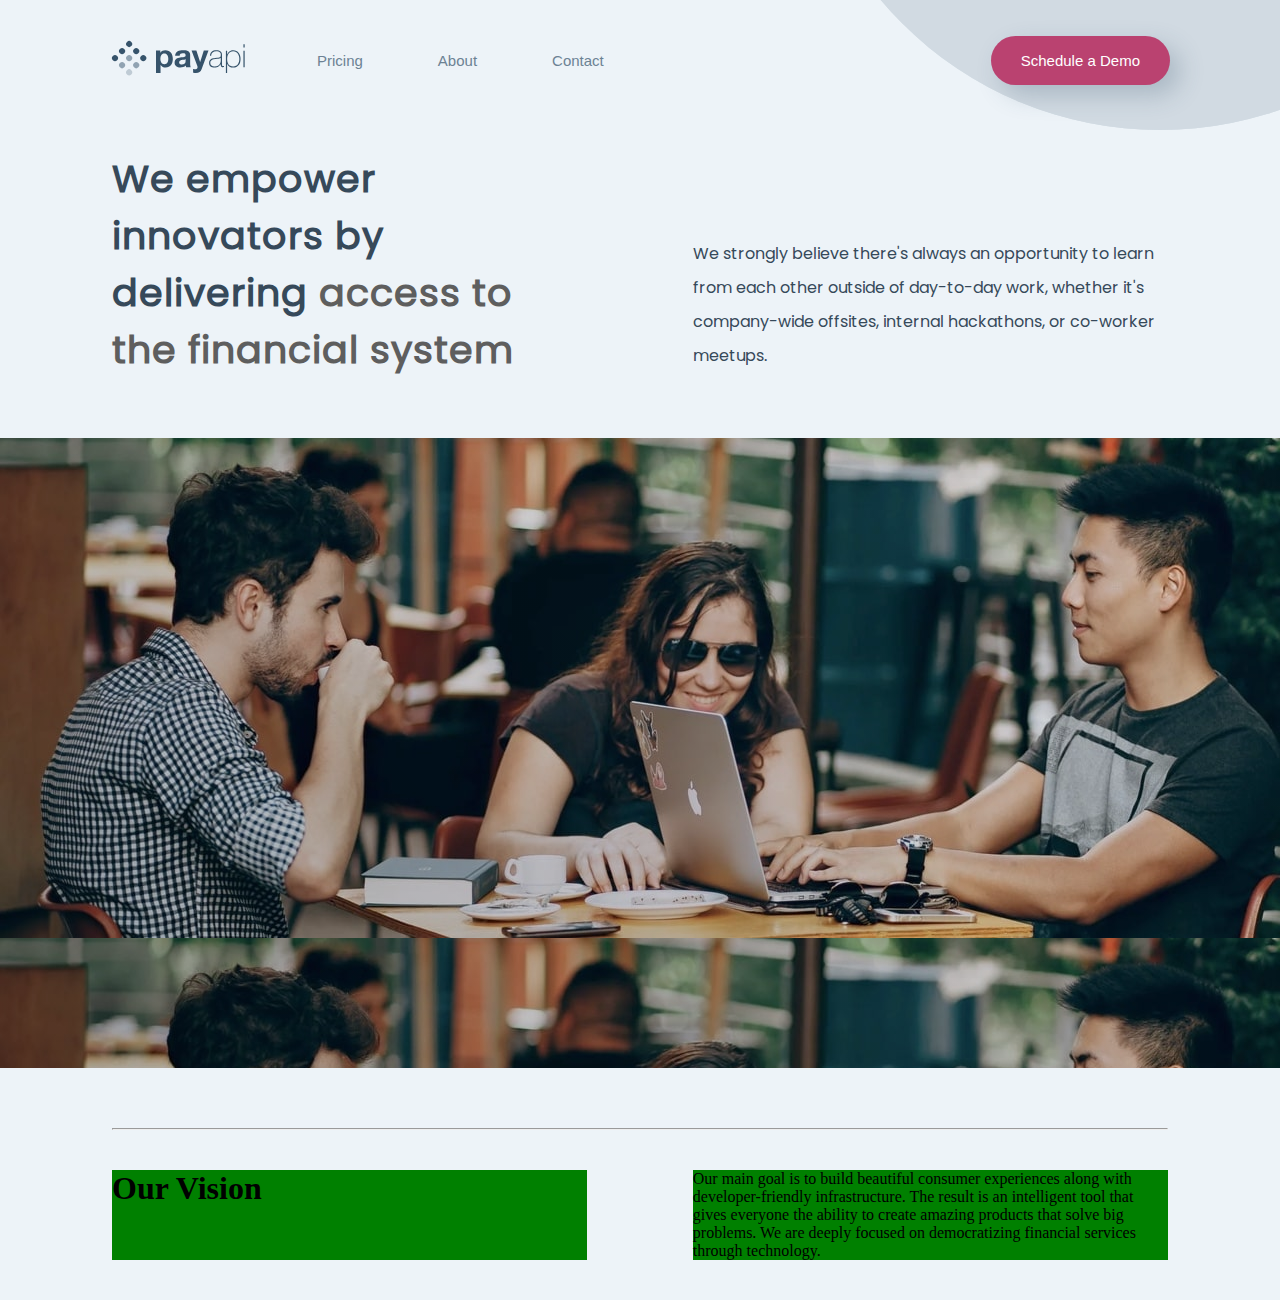
==== about us.html @ f2920b6e "first commit" ====
<!DOCTYPE html>
<html lang="en">

<head>
    <meta charset="UTF-8">
    <meta http-equiv="X-UA-Compatible" content="IE=edge">
    <meta name="viewport" content="width=device-width, initial-scale=1.0">
    <title>PayApi</title>
    <link rel="stylesheet" href="./css/style.css">
    <link rel="stylesheet" href="./fonts/remixicon.css">
    <link rel="stylesheet" href="./css/font-awesome.min.css">
</head>

<body>

    <div class="pricing about">

        <div class="over">
            <div id="overlay" class="overlay">
            </div>
        </div>
        <div class="s-hold">
            <div class="svg svg-des">
                <img src="./images/bg-pattern-circle.svg" alt="circle">
            </div>
        </div>


        <!-- ============================ -->
        <!-- ======= Mobile- nav ======== -->
        <!-- ============================ -->
        <div class="mobile-nav">
            <div class="logo">
                <a href="#a"><img src="./images/logo.svg" alt="logo"></a>
            </div>
            <i id="s-menu" class="ri ri-menu-line"></i>
        </div>

        <!-- ======= Side-bar ======== -->
        <div id="sbar" class="side-bar">
            <div class="s-hold">
                <div class="svg">
                    <img src="./images/bg-pattern-circle.svg" alt="circle">
                </div>
            </div>
            <div class="close">
                <i id="hide-menu" class="ri-close-line xx"></i>
            </div>
            <hr>
            <ul>
                <a href="#a">
                    <li>Pricing</li>
                </a>
                <a href="#a">
                    <li>About</li>
                </a>
                <a href="#a">
                    <li>Contact</li>
                </a>
            </ul>
            <div class="btn">
                <button>Schedule a Demo</button>
            </div>
        </div>


        <!-- ============================= -->
        <!-- ======= Desktop-nav  ======== -->
        <!-- ============================= -->
        <nav>
            <div class="nav-left">
                <div class="logo">
                    <a href="./index.html"><img src="./images/logo.svg" alt="logo"></a>
                </div>
                <ul>
                    <a href="./pricing.html">
                        <li>Pricing</li>
                    </a>
                    <a href="#a">
                        <li>About</li>
                    </a>
                    <a href="#a">
                        <li>Contact</li>
                    </a>
                </ul>
            </div>
            <div class="nav-right">
                <button>Schedule a Demo</button>
            </div>
        </nav>

        <div class="about-us">
           <div class="flex-hold">
            <div class="left">
                <h1>We empower innovators by delivering <span>access to the financial system</span></h1>
            </div>
            <div class="right">
                <p>We strongly believe there's always an opportunity to learn from each other outside of day-to-day work, whether it's company-wide offsites, internal hackathons, or co-worker meetups. </p>
            </div>
           </div>
        </div>
        <div class="abt-image">

        </div>
        <div class="detail-hold">
            <hr>
        <div class="detail">
            <div class="left">
                <h1>Our Vision</h1>
            </div>
            <div class="right">
                <p>
                    Our main goal is to build beautiful consumer experiences along with developer-friendly infrastructure. The result is an intelligent tool that gives everyone the ability to create amazing products that solve big problems. We are deeply focused on democratizing financial services through technology.
                </p>
            </div>
        </div>
        </div>
    </div>

    <script src="./js/script.js"></script>
</body>

</html>
---- css/style.css ----
@font-face {
    font-family: 'Poppins-Regular.ttf';
    src: url(../google_fonts/Poppins-Regular.ttf);
}

*{
    margin: 0;
    padding: 0;
    box-sizing: border-box;
}

body{
    background-color: #EDF3F8;
}
.page{
    overflow: hidden;
}

/* ======================== */
/* ========== Nav ========= */
/* ======================== */
nav{
    background: transparent;
    height: 7vh;
    width: 100%;
    display: flex;
    justify-content: space-between;
    align-items: center;
    padding: 60px 110px;
}
nav .nav-left{
    display: flex;
    gap: 4.5em;
    align-items: center;
}
nav .nav-left ul{
    display: flex;
    gap: 5em;
    align-items: center;
    list-style: none;
    font-family: sans-serif;
    font-size: 15px;
    font-weight: 400;
}
nav .nav-left ul a{
    text-decoration: none;
    color: #6c8294;
}
nav .nav-left ul a:hover{
    color: #36536b;
}
nav .nav-right button{
    width: 100%;
    padding: 16px 30px;
    font-family: Arial;
    font-size: 15px;
    font-weight: 400;
    color: white;
    background-color: #ba4270;
    border: 0;
    outline: 0;
    border-radius: 50px;
    box-shadow: 10px 10px 25px rgba(54, 83, 107, .25);
}
nav .nav-right button:hover{
    background: #da6d97;
}
.s-hold{
    overflow: hidden;
    width: 100%;
    height: auto;
    position: absolute;
    z-index: -1;
    right: 0;
}
.svg{
    z-index: -1;
    right: 0;
    display: flex;
    justify-content: center;
}
.svg img{
    width: 57%;
    position: relative;
    top: -150px;
    right: -420px;
}


/* ======================== */
/* ========= Hero ========= */
/* ======================== */
.hero{
    padding: 0px 110px;
    display: flex;
    justify-content: space-between;
    align-items: center;
}
.hero-left{
    width: 50%;
}
.hero-left h4{
    font-family: sans-serif;
    font-size: 72px;
    line-height: 72px;
    font-weight: 400;
    color: #36536b;
}
.hero-left .bottom{
    width: 80%;
    position: relative;
    margin-top: 40px;
    margin-bottom: 20px;
} 
.hero-left .bottom input{
    width: 100%;
    padding: 15.5px;
    padding-left: 20px;
    border-radius: 30px;
    font-size: 15px;
    outline: 0;
    border: 0;
    color: #36536b;
    box-shadow: 10px 10px 25px rgba(54, 83, 107, .25);
}
.hero-left .bottom button{
    position: absolute;
    right: 0;
    border-radius: 30px;
    padding: 15.5px 30px;
    font-family: Arial;
    font-size: 15px;
    font-weight: 400;
    color: white;
    background-color: #ba4270;
    border: 0;
    outline: 0;
    border-radius: 50px;
    box-shadow: 10px 10px 25px rgba(54, 83, 107, 0.055);
}
.hero-left .bottom button:hover{
    background: #da6d97;
}
.hero-left p{
    font-family: sans-serif;
    font-size: 15.4px;
    font-weight: 400;
    color: #6c8294;
    margin-left: 20px;
}
.hero-left a{
    color: #6c8294;
}
.hero-left a:hover{
    color: #36536b;
}
.hero-right{
    width: 40%;
}


/* ======================== */
/* ======== Banner ======== */
/* ======================== */
.banner{
    width: 100%;
    height: 68vh;
    background-color: #1b262f;
    margin-bottom: 30px;
    overflow: hidden;
    position: relative;
}
.banner .svg2{
    z-index: -1;
    left: 0;
    width: 100%;
    height: 100%;
}
.banner  .img{
    width: 54%;
    position: absolute;
    z-index: 3;
    top: -310px;
    left: -200px;
}
.ban{
    z-index: 999;
    width: 100%;
    height: 68vh;
    display: flex;
    justify-content: space-between;
}
.ban .banner-left{
    width: 47%;
    height: 100%;
    display: flex;
    flex-direction: column;
    justify-content: center;
    padding-left: 110px;
    position: relative;
    z-index: 10;
}
.ban .banner-left h3{
    font-size: 48px;
    font-weight: 700;
    color: #fbfcfe;
    font-family: sans-serif;
    margin-bottom: 20px;
}
.ban .banner-left p {
    font-family: sans-serif;
    font-weight: 550;
    font-size: 15px;
    color: #fbfcfecc;
    line-height: 26px;
    letter-spacing: 0.5px;
    margin-bottom: 20px;
}
.ban .banner-left button{
    padding: 15px 24px;
    width: 125px;
    border: 0;
    outline: 0;
    border-radius: 50px;
    background: transparent;
    border: 1px solid  #fbfcfe;
    font-family: Arial;
    font-size: 15px;
    font-weight: 400;
    color: #fbfcfe;
}
.ban .banner-left button:hover{
    background-color: #fbfcfe;
    color: black;
}
.banner-right{
    width: 47%;
    height: 100%;
    padding-right: 100px;
    padding-top: 160px;
}
.banner-right .brands{
    height: auto;
    width: 100%;
    display: flex;
    flex-wrap: wrap;
    gap: 1.5em;
}
.banner-right .brands .item{
    width: 30%;
    height: 6vh;
    margin-bottom: 10px;
    overflow: hidden;
    pointer-events: none;
}
.tes{
    width:  85%;
    height: 50%;
    margin-top: 7px;
}
.micro{
    margin-top: -20px;
    margin-left: -5px;
    width: 110%;
    height: 190%;
}
.google{
    margin-left: 20px;
    width: 75%;
}
.niv{
    margin-top: -23px;
}
.hp{
    margin-top: 2px;
}


/* ======================== */
/* ======== Using ========= */
/* ======================== */
.using{
    width: 100%;
    height: auto;
    padding: 0px 57px;
    display: flex;
    justify-content: space-between;
    margin-top: -30px;
}
.using-left{
    width: 47%;
}
.using-right{
    width: 49%;
    display: flex;
    flex-direction: column;
    justify-content: center;
    align-items: flex-start;
}
.using-right h1{
    font-family: sans-serif;
    font-size: 48px;
    font-weight: 350;
    color: #36536b;
    margin-bottom: 10px;
}
.using-right p{
    font-family: sans-serif;
    font-size: 15.5px;
    font-weight: 400;
    color: #6c8294;
    line-height: 27px;
}


/* ======================== */
/* ======== Using2 ======== */
/* ======================== */
.using2{
    width: 100%;
    height: auto;
    padding: 0px 57px;
    padding-right: 120px;
    margin-top: 30px;
    position: relative;
    z-index: -3;
}
.using2 .flex{
    display: flex;
    justify-content: space-between;
}
.using2 .using-right{
    width: 55%;
}
.using2 .using-left{
    width: 45%;
    padding-left:58px;
    display: flex;
    flex-direction: column;
    justify-content: center;
    align-items: flex-start;
}
.using2 .using-left h1{
    font-family: sans-serif;
    font-size: 48px;
    font-weight: 350;
    color: #36536b;
    margin-bottom: 10px;
}
.using2 .using-left p{
    font-family: sans-serif;
    font-size: 15.5px;
    font-weight: 400;
    color: #6c8294;
    line-height: 27px;
}
.using2 .using-right img{
    position: relative;
    left: -30px;
}
.ssvg{
    position: absolute;
    z-index:-2;
    width: 55%;
    top: -40px;
    right: -380px;
    overflow: hidden;
}


/* ======================== */
/* ======== Offers ======== */
/* ======================== */
.offers{
    width: 100%;
    display: flex;
    justify-content: space-between;
    height: auto;
    padding-left: 70px;
    padding-right: 70px;
    gap: 1.8em;
}
.offers .items{
    width: 40%;
    height: 50vh;
}
.offers .items .img-hold{
    width: 100%;
    display: flex;
    justify-content: center;
}
.offers .items .img-hold img{
    width: 29%;
}
.offers .items .text-hold{
    text-align: center;
    margin-top: 30px;
}
.offers .items .text-hold h4{
    font-family: sans-serif;
    font-size: 18px;
    font-weight: 400;
    color: #36536b;
    margin-bottom: 20px;
}
.offers .items .text-hold p{
    font-family: sans-serif;
    font-size: 14.9px;
    font-weight: 500;
    line-height: 27px;
    color: #6c8294;
}


/* ======================== */
/* ======== Botom ========= */
/* ======================== */
.botom{
    width: 100%;
    padding: 20px 107px;
    height: auto;
    display: flex;
    justify-content: space-between;
}
.botom .items1{
    padding-top: 35px;
    width: 45%;
}
.botom .items2{
    display: flex;
    justify-content: right;
    width: 45%;
}
.botom .items1 h1{
    font-family: sans-serif;
    font-size: 48px;
    font-weight: 350;
    color: #36536b;
}

.botom .bottom input{
    width: 100%;
    padding: 15.5px;
    padding-left: 20px;
    border-radius: 30px;
    font-size: 15px;
    outline: 0;
    border: 0;
    color: #36536b;
    box-shadow: 10px 10px 25px rgba(54, 83, 107, .25);
}
.botom .bottom button{
    position: absolute;
    right: 0;
    padding: 15.5px 30px;
    border-radius: 30px;
    font-family: Arial;
    font-size: 15px;
    font-weight: 400;
    color: white;
    background-color: #ba4270;
    border: 0;
    outline: 0;
    border-radius: 50px;
    box-shadow: 10px 10px 25px rgba(54, 83, 107, 0.055);
}
.botom .bottom button:hover{
    background: #da6d97;
}

.botom .bottom{
    width: 90%;
    position: relative;
    margin-top: 40px;
    margin-bottom: 20px;
} 


/* ======================== */
/* ======== Footer ======== */
/* ======================== */
footer{
    width: 100%;
    height: 18vh;
    background-color: #1b262f;
    margin-top: 55px;
    padding: 30px 110px;
    position: relative;
    overflow: hidden;
}
footer .flex{
    display: flex;
    align-items: center;
    justify-content: space-between;
}
.footer-left{
    display: flex;
    align-items: center;
    gap: 5em;
}
.footer-left ul{
    display: flex;
    list-style: none;
    gap: 5em;
}
.footer-left ul a{
    text-decoration: none;
    color: #EDF3F8;
    opacity: .8;
    font-family: sans-serif;
    font-weight: 400;
    font-size: 15.6px;
}
.footer-left ul a:hover{
    opacity: .99;
}
.footer-left .logo img {
    filter: brightness(800%);
    opacity: .7;
}
.footer-left .logo img:hover{
    opacity: .88;
}
.footer-right{
    width: 30%;
    height: 100%;
    font-size: 30px;
    color: white;
    position: relative;
    z-index: 99;
    left: 180px;
    display: flex;
    gap: 1em;
}
.footer-right i:hover{
    color: #da6d97;
}
footer .sssvg{
    width: 33%;
    position: absolute;
    right: -90px;
    top: -50px;
}
.mobile-nav{
    display: none;
}
.side-bar{
    display: none;
}
.over{
    display: none;
}
.overlay{
    position: absolute;
    z-index: 1000;
    height: 490vh;
    width: 100%;
    background-color: black;
    opacity: 0.2;
}


/* ============================== */
/* ======== pricing css ======== */
/* ============================== */

.pricing .svg img{
    top: -600px;
    right: -520px;
}

.mains-top{
    width: 100%;
    height: 95vh;
    /* background-color: red; */
    margin-top: 10px;
    margin-bottom: 20px;
}
.mains-top .wraps{
    /* background-color: yellow; */
    width: 82.5%;
    height: 100vh;
    margin: auto;
}
.mains-top .wraps .text-hold{
    text-align: center;
    padding-top: 20px;
    line-height: 40px;
}
.mains-top .wraps .text-hold p{
    font-family: 'Poppins-Regular.ttf';
    font-weight: 600;
}
.mains-top .wraps .text-hold h3{
    font-family: 'Poppins-Regular.ttf';
    font-size: 35px;
    color: #344857;
    font-weight: 300;
}
.mains-top .wraps .item-hold{
    /* background-color: green; */
    width: 100%;
    height: 60vh;
    margin-top: 60px;
    display: flex;
    flex-wrap: wrap;
    gap: 1em;
    justify-content: space-between;
}
.mains-top .wraps .item-hold .item{
    /* background-color: yellow; */
    width: 22%;
    height: 46%;
    margin-bottom: 30px;
}
.mains-top .wraps .item-hold .item .top{
    /* background-color: #6e96b6; */
    width: 100%;
    height: 50%;
    /* padding-top: 20px; */
}
.mains-top .wraps .item-hold .item .top .icon{
    background-color: #36536B;
    width: 100px;
    height: 80px;
    margin: auto;
    display: flex;
    justify-content: center;
    align-items: center;
    border-radius: 15px;
}
.mains-top .wraps .item-hold .item .top .icon .bee{
    font-size: 42px;
    /* color: #f0a1bf; */
    color: rgb(230, 228, 228);
}
.mains-top .wraps .item-hold .item .bot{
    /* background-color: #166eb6; */
    width: 100%;
    height: 50%;
    padding-top: 7px;
    color: #1b262f;
}
.mains-top .wraps .item-hold .item .bot h4{
    font-family: 'Poppins-Regular.ttf';
    font-weight: 600;
    text-align: center;
    letter-spacing: 1px;
}
.mains-top .wraps .item-hold .item .bot p{
    font-family: Arial;
    font-weight: 300;
    text-align: center;
    margin-top: 5px;
    font-size: 15px;
    color: #6c8294;
    line-height: 21px;
}


.main{
    overflow: hidden;
    width: 100%;
    height: 60vh;
    background-color: #1b262f;
    position: relative;
    margin-bottom: 30px;
}

.main .top .content-hold .p1{
    text-align: center;
    font-family: Arial;
    font-size: 20px;
    color: rgba(255, 255, 255, 0.795);
    letter-spacing: 1px;
    margin-bottom: 20px;
}

.main .circle{
    background-color: #da6d973a;
    width: 400px;
    height: 400px;
    border-radius: 100%;
    position: absolute;
    z-index: 5;
    left: -70px;
    top: -250px;
    animation: move 3s ease-in-out;
    animation-iteration-count: infinite;
}
@keyframes move {
    0%{
        left: -75px;
    }
    50%{
        left: -35px;
    }
    100%{
        left: -75px;
    }

}
.main .circle2{
    background-color: #da6d973a;
    width: 400px;
    height: 400px;
    border-radius: 100%;
    position: absolute;
    z-index: 5;
    right: -70px;
    top: 250px;
    animation: move2 3s ease-in-out;
    animation-iteration-count: infinite;
}
@keyframes move2 {
    0%{
        right: -75px;
    }
    50%{
        right: -35px;
    }
    100%{
        right: -75px;
    }

}
.main .top{
    width: 100%;
    position: absolute;
    z-index: 100;
    padding-top: 55px;
}
.main .content-hold{
    text-align: center;
}
.main .content-hold h1{
    font-family: 'Poppins-Regular.ttf';
    font-size: 45px;
    color: white;
    letter-spacing: 2px;
}
.main .content-hold h1 span{
    color: #ba4270;
}
.main .content-hold .p{
    margin-top: 10px;
}
.main .content-hold .p p{
    font-size: 14px;
    line-height: 25px;
    letter-spacing: 0.5px;
    color: rgb(201, 200, 200);
    font-family: 'Poppins-Regular.ttf';
}

.main .content-hold  .span{
    position: relative;
    top: 35px;
    text-align: center;
    font-family: 'Poppins-Regular.ttf';
    background-color: #36536b;
    padding: 10px 20px;
    border-radius: 15px;
    color: white;
    font-size: 14px;
    transition: 0.3s ease-in-out;
}
.main .content-hold .span:hover{
    cursor: pointer;
    background-color: #36536bcc;
    box-shadow: 2px 2px 5px #ba427044;
    top: 28px;
}

.price{
    margin-top: 40px;
}
.price h2{
    text-align: center;
    font-size: 19px;
    font-family: 'Poppins-Regular.ttf';
    color: black;
}
.price .h1{
    margin-top: 15px;
}
.price h1{
    text-align: center;
    font-family: 'Poppins-Regular.ttf';
    font-size: 35px;
    font-weight: 500;
    color: #36536b;
    letter-spacing: 1px;
}
.price .toggle{
    /* background-color: red; */
    width: 100%;
    height: 12vh;
    margin-top: 30px;
    /* position: relative; */
}
.price .toggle .btn{
    width: 20%;
    height: 7.5vh;
    border-radius: 30px;
    background-color: #36536b2d;
    margin: auto;
    box-shadow: inset 1px 3px 2px 2px rgba(100, 100, 100, 0.116),
    inset -2px -5px 2px -2px rgba(0, 0, 0, 0.116);
    position: relative;
}
.price .toggle .movement{
    position: absolute;
    left: 0;
    padding: 10px 37px;
    border-radius: 30px;
    outline: none;
    border: 0;
    background-color: #da6d97;
    font-family: "Poppins-Regular.ttf";
    font-weight: 600;
    letter-spacing: 0.8px;
    margin: 5px;
    color: rgb(240, 240, 240);
    transform: translateX(0%);
    transition: all 0.5s ease-in-out;
    box-shadow: inset 1px 3px 2px 2px #f07aa7e3,
    inset -2px -5px 2px -2px rgba(0, 0, 0, 0.158);
}
.price .toggle .colorchange{
    background-color: #1b262f;
    box-shadow: inset 1px 3px 2px 2px #344857,
    inset -2px -5px 2px -2px rgba(54, 54, 54, 0.76);
}
.price .toggle .rightbtn{
    transform: translateX(100%);
    transition: all 0.5s ease-in-out;
}
.price .bb{
    display: flex;
}
.price .toggle .btn .button{
    padding: 13px 37px;
    border-radius: 30px;
    outline: none;
    border: 0;
    margin: 2px;
    background-color: transparent;
    font-family: "Poppins-Regular.ttf";
    font-weight: 600;
    letter-spacing: 0.8px;
}


.con{
    /* background-color: red; */
    width: 100%;
    height: 75vh;
    margin-top: 50px;
}
.con .wrapper{
    /* background-color: green; */
    width: 85%;
    height: 75vh;
    margin: auto;
    display: flex;
    justify-content: space-between;
    /* position: relative; */
}
.con .wrapper .card{
    width: 30%;
    height:68vh;
    /* background-color: red; */
    position: relative;
    transform-style: preserve-3d;
    transition: all 0.5s ease-in-out;
}

.con .wrapper .front{
    background-color: #EDF3F8;
    width: 100%;
    height:68vh;
    padding: 0px 30px;
    border-radius: 10px;
    border: 2px solid #1b262f;
    box-shadow: 2px 5px 20px #1b262f88;
    transition: all 0.4s ease-in-out;
    position: absolute;
    backface-visibility: hidden;
}
.con .wrapper .back{
    background-color: #1b262f;
    border: 2px solid #da6d97;
    transform: rotateY(180deg);
    backface-visibility: hidden;
}
.con .wrapper .back .top span{
    background-color: rgb(240, 238, 238);
    border: 2px solid #da6d97;
}

.con .wrapper .front:hover{
    margin-top: -15px;
    box-shadow: 2px 5px 25px #da6d97;
}
.con .wrapper .back:hover{
    box-shadow: 2px 5px 25px #36495a;
}
.con .wrapper .front .top{
    display: flex;
    justify-content: center;
    margin-top: -18px;
}
.con .wrapper .front .top span{
    padding: 8px 27px;
    border-radius: 10px;
    font-family: 'Poppins-Regular.ttf';
    font-size: 14px;
    color: black;
    box-shadow: 2px 2px 2px #36536b28;
    font-weight: 600;
}
.con .wrapper .fr .top span{
    background-color: #EDF3F8;
    border: 2px solid #1b262f;
}
.con .wrapper .front h5{
    text-align: center;
    margin-top: 18px;
    font-family: 'Poppins-Regular.ttf';
    font-size: 20px;
    letter-spacing: 1px;
    color: #ba4270;
}
.con .wrapper .back h5{
    color: #df779f;
}
.con .wrapper .front .amount{
    text-align: center;
}
.con .wrapper .front .amount .main-price{
    font-family: 'Poppins-Regular.ttf';
    font-size: 25px;
    position: relative;
    top: 3px;
    color: #36536b;
    font-weight: 300;
    letter-spacing: 2px;
}
.con .wrapper .back .amount .main-price{
    color: white;
}
.con .wrapper .front .amount .mini-price{
    font-family: 'Poppins-Regular.ttf';
    font-size: 15px;
    color: rgb(153, 153, 153);
}
.con .wrapper .front .amount .mini-price span{
    font-size: 12px;
}
.con .wrapper .front .details{
    text-align: center;
    margin-top: 15px;
    margin-bottom: 10px;
}
.con .wrapper .front .details p{
    font-family: 'Poppins-Regular.ttf';
    font-size: 13px;
    color: #36536b;
}
.con .wrapper .back .details p{
    color: rgb(204, 204, 204);
}
.con .wrapper .front .features{
    width: 100%;
    height: 23vh;
    margin-top: 20px;
    display: flex;
    flex-direction: column;
    gap: 1em;
}
.con .wrapper .front .features .circle{
    width: 15px;
    height: 15px;
    /* background-color: rgba(112, 112, 112, 0.308); */
    background-color: #ba427041;
    border-radius: 50%;
    display: flex;
    align-items: center;
    justify-content: center;
}
.con .wrapper .back .features .circle{
    background-color: #b96587;
}
.con .wrapper .front .features .change1{
    background-color: rgba(145, 145, 145, 0.219);
}
.con .wrapper .front .features .circle .chk{
    font-size: 10px;
    font-weight: 200;
    position: relative;
    top: -1px;
    color: #ba4270;
}
.con .wrapper .back .features .circle .chk{
    color: white;
}
.con .wrapper .front .features .circle .chk2{
    font-size: 10px;
    font-weight: 200;
    position: relative;
    top: -1px;
    color: rgb(145, 145, 145);
}
.con .wrapper .back .features .circle .chk2{
    color: rgb(160, 159, 159);
}
.con .wrapper .front .features .text-hold{
    font-family: 'Poppins-Regular.ttf';
    font-size: 13px;
    color: black;
    font-weight: 580;
    letter-spacing: 0.7px;
    position: relative;
    top: -3px;
}
.con .wrapper .back .features .text-hold{
    color: #e497b5;
}
.con .wrapper .front .features .text-hold1{
    font-family: 'Poppins-Regular.ttf';
    font-size: 14px;
    color: rgba(37, 37, 37, 0.582);
    font-weight: 580;
    letter-spacing: 0.7px;
    position: relative;
    top: -3px;
    text-decoration: line-through;
}
.con .wrapper .back .features .text-hold1{
    color: rgb(160, 159, 159);
    text-decoration: line-through;
}
.con .wrapper .front .features .wrap{
    display: flex;
    gap: 1em;
}
.con .wrapper .front .get-started{
    margin-top: 31px;
    display: flex;
    justify-content: center;
}
.con .wrapper .front .get-started button{
    padding: 12px 102px;
    border-radius: 30px;
    border: 0;
    outline: 0;
    background-color: #ba4270;
    color: white;
    font-family: 'Poppins-Regular.ttf';
    box-shadow: 2px 3px 4px #36536b44;
}
.con .wrapper .front .get-started button:hover{
    background-color: #da6d97;
}
.con .wrapper .back .get-started button{
    background-color: #da6d97;
    color: white;
    /* font-weight: 600; */
}

.try-free{
    width: 86%;
    height: 45vh;
    background-image: linear-gradient( rgba(0,0,0,0.3),rgba(0,0,0,0.3),rgba(0,0,0,0.3)), url(../images/b2.jpg);
    background-position: bottom left;
    background-color: red;
    margin: 30px auto;
    padding: 30px 0px;
    display: flex;
    flex-direction: column;
    align-items: center;
}
.try-free h1{
    text-align: center;
    font-family: 'Poppins-Regular.ttf';
    color: rgb(231, 229, 229);
    font-size: 35px;
    letter-spacing: 1.5px;
}

.try-free .bottom input{
    width: 100%;
    padding: 15.5px;
    padding-left: 20px;
    border-radius: 30px;
    font-size: 15px;
    outline: 0;
    border: 0;
    color: #36536b;
    background-color: rgb(231, 229, 229);
    box-shadow: 10px 10px 25px rgba(54, 83, 107, .25);
}
.try-free .bottom button{
    position: absolute;
    right: 0;
    padding: 15.5px 30px;
    border-radius: 30px;
    font-family: Arial;
    font-size: 15px;
    font-weight: 400;
    color: white;
    background-color: #ba4270;
    border: 0;
    outline: 0;
    border-radius: 50px;
    box-shadow: 10px 10px 25px rgba(54, 83, 107, 0.055);
}
.try-free .bottom button:hover{
    background: #da6d97;
}

.try-free .bottom{
    width: 48%;
    position: relative;
    margin-top: 40px;
    margin-bottom: 20px;
    margin-left: 6px;
    /* margin: 40px auto; */
    /* background-color: RED; */
}
.try-free span{
    color: #DA6D97;
}


/* ========================== */
/* ======== About Us ======== */
/* ========================== */

.about-us{
    width: 82.5%;
    margin: 30px auto;
    /* background-color: red; */
    height: auto;
}
.about-us .flex-hold{
    display: flex;
    justify-content: space-between;
}
.about-us .left{
    width: 45%;
    /* background-color: green; */
}
.about-us .left h1{
    font-family: 'Poppins-Regular.ttf';
    font-size: 38px;
    font-weight: 800;
    letter-spacing: 1px;
    color: #36495a;
}
.about-us .left span{
    color: rgb(94, 94, 94);
}
.about-us .right{
    width: 45%;
    /* background-color: green; */
    display: flex;
    align-items: flex-end;
    padding-bottom: 5px;
}
.about-us .right p{
    font-family: 'Poppins-Regular.ttf';
    color: #36495a;
    line-height: 34px;
}
 .abt-image{
    width: 100%;
    height: 70vh;
    background-color: red;
    margin-top: 60px;
    margin-bottom: 60px;
    background-image: linear-gradient(45deg, rgba(0,0,0,0.3), rgba(0,0,0,0.2), rgba(0,0,0,0.1)), url(../images/image-team-members.jpg);
}
.detail-hold{
    width: 82.5%;
    margin: 40px auto;
}
.detail{
    margin-top: 40px;
    width: 100%;
    height: auto;
    display: flex;
    justify-content: space-between;
}
.detail .left{
    width: 45%;
    background-color: green;
}
.detail .right{
    width: 45%;
    background-color: green;
}

/* ============================== */
/* ======== Mini-desktop ======== */
/* ============================== */
@media screen and (max-width: 1115px){
    nav{
        padding: 60px 30px;
    }
    .hero{
        padding: 0px 30px;
    }
    .svg img{
        top: -100px;
        right: -480px;
        width: 75%;
    }
    .ban .banner-left{
        padding-left: 30px;
    }
    .banner-right{
        padding-right: 30px;
    }
    .banner .img{
        width: 67%;
    }
    .using, .using2{
        padding: 0 30px;
    }
    .using .using-left img{
        margin-left: -55px;
    }
    .using .using-right{
        margin-left: 80px;
    }
    .using2 .using-left{
        margin-left: -48px;
    }
    .offers{
        padding: 0px 0px 10px 10px ;
        gap: 0.5em;
    }
    .offers .items{
        width: 46%;
        height: auto;
    }
    .offers .items .text-hold p{
        font-size: 14.8px;
        line-height: 25px;
    }
    .botom{
        padding: 0 15px;
    }
    .botom .items2{
        width: 47%;
    }
    .botom .items2 button{
        padding-left: 20px;
        padding-right: 20px;
    }
    footer{
        padding-left: 20px;
    }
    .pricing .svg img{
        top: -680px;
        right: -520px;
    }
    .pricing .mains-top .wraps{
        width: 95%;
        height: auto;
    }
    .price .toggle .btn{
        width: fit-content;
    }
    .con .wrapper{
        width: 94%;
    }
    .con .wrapper .front .get-started button{
        padding: 12px 73px;
    }
    .try-free{
        width: 94%;
        height: auto;
    }
}


/* ========================== */
/* ======== Ipad-Air ======== */
/* ========================== */
@media screen and (max-width: 1025px) {
    .page{
        height: auto;
    }
    .hero{
        flex-direction: column;
        height: auto;
        padding: 0px 10px;
    }
    .hero .hero-left{
        order: 2;
        width: 100%;
        margin-bottom: 45px;
    }
    .hero .hero-right{
        order: 1;
        width: 100%;
        display: flex;
        justify-content: center;
    }
    .hero-right img{
        width: 35%;
    }
    .s-hold{
        width: 120%;
    }
    .page .svg img{
        width: 110%;
        left: 80px;
        top: -600px;
    }
    .hero-left{
        width: 100%;
        padding: 0px 50px;
    }
    .hero-left h4{
        text-align: center;
        font-size: 47px;
    }
    .hero-left .bottom{
        width: 100%;
    }
    .hero-left .bottom input{
        padding: 15.5px 30px;
    }
    .hero-left .bottom button{
        padding: 15.5px 30px;
    }
    .hero-left .qq{
        text-align: center;
    }
    .banner{
        height: auto;
        padding-bottom: 40px;
    }
    .banner .ban{
        flex-wrap: wrap;
        height: auto;
        gap: 50px;
    }
     .ban .banner-left {
        width: 100%;
        height: auto;
        order: 2;
        align-items: center;
        text-align: center;
        padding: 0px 30px;
    }
    .banner .ban .banner-right {
        width: 100%;
        height: auto;
        order: 1;
        z-index: 999;
        width: 100%;
        margin: 40px auto;
        padding: 0px 30px;
        overflow: visible;
    }
    .banner .ban .banner-right .brands{
        padding-left: 60px;
        height: auto;
        overflow: visible;
    }
    .banner .ban .banner-right .brands .item{
        overflow: visible;
        width: 28%;
        height: fit-content;
    }
    .banner .ban .banner-right .brands .item .micro{
        width: 95%;
    }
    .offers{
        padding: 0 30px;
    }
    .using{
        width: 100%;
        flex-wrap: wrap;
        justify-content: center;
    }
    .using .using-left{
        width: 100%;
        margin: auto;
        display: flex;
        justify-content: center;
        align-items: center;
        padding-left: 105px;
    }
    .using .using-right{
        width: 100%;
        text-align: center;
        align-items: center;
        margin: 0px;
    }
    .using .using-right h1{
        font-size: 39px;
        font-weight: 300;
        margin-bottom: 20px;
    }
    .using2{
        margin-top: 20px;
        margin-bottom: 50px;
        padding: 0;
    }
    .using2 .ssvg{
        display: none;
    }
    .using2 .flex{
        width: 100%;
        padding: 0;
        flex-wrap: wrap;
        justify-content: center;
    }
    .using2 .using-right{
        width: 83%;
        margin: auto;
        display: flex;
        justify-content: center;
        align-items: center;
        padding-left: 90px;
    }
    .using2 .using-right img{
        width: 90%;
    }
    .using2 .using-left{
        width: 83%;
        text-align: center;
        align-items: center;
        justify-content: center;
        margin: auto;
        order: 2;
        padding: 0;
    }
    .using2 .using-left h1{
        font-size: 39px;
        font-weight: 300;
        margin-bottom: 20px;
    }
    .botom{
        flex-wrap: wrap;
        gap: 0;
    }
    .botom .items1{
        width: 100%;
        text-align: center;
    }
    .botom .items1 h1{
        font-size: 39px;
    }
    .botom .items2{
        width: 100%;
        margin: 0;
        display: flex;
        justify-content: center;
    }
    .botom .items2 input{
        padding: 15.5px;
    }
    .botom .items2 button{
        padding: 15.5px 30px;
        width: 35%;
    }
    footer{
        height: auto;
    }
    footer .flex{
        height: auto;
        display: flex;
        width: 100%;
        justify-content: space-between;
    }
    .footer-left{
        width: 80%;
    }
    .footer-left ul{
        gap: 3em;
    }
    .footer-right{
        width: 20%;
        position: relative;
        left: 65px;
    }
    footer .sssvg{
        width: 50%;
    }

    /* ============================== */
    /* ======== pricing css ======== */
    /* ============================== */
     .pricing{
        overflow: hidden;
     }
    .pricing .mains-top .wraps .item-hold{
        height: auto;
    }
    
    .pricing .mains-top{
        height: auto;
        margin-bottom: 20px;
    }
    .pricing .main{
        margin-bottom: 30px;
        max-height: 400px;
    }
    .price .toggle{
        /* background-color: yellow; */
        height: auto;
        width: 100%;
    }
    .price .toggle .btn{
        width: fit-content;
        height: auto;
        /* background-color: red; */
    }
    .price .bb{
        width: fit-content;
    }
    .con{
        /* height: auto; */
        /* background-color: blue; */
        min-height: 1530px;
        margin-top: 70px;
    }
    .con .wrapper{
        height: auto;
        /* background-color: brown; */
        flex-wrap: wrap;
        margin: auto;
    }
    .con .wrapper .card{
        width: 60%;
        margin: auto;
        max-height: 480px;
        /* background-color: red; */
        margin-bottom: 50px;
    }
    .con .wrapper .front{
        height: 95%;
        min-height: 450px;
    }
    .con .wrapper .front .features{
        height: fit-content;
    }
    .con .wrapper .front .get-started{
        margin-top: 15px;
    }
    .try-free .bottom{
        width: 60%;
    }
}

@media screen and (max-width: 768px){
    
}

/* ======================== */
/* ======== Mobile ======== */
/* ======================== */
@media screen and (max-width: 480px){
    nav{
        display: none;
    }
    .mobile-nav{
        padding: 30px 20px;
        display: flex;
        width: 100%;
        justify-content: space-between;
        align-items: center;
        /* position: absolute; */
    }
    .mobile-nav i{
        font-size: 28px;
    }
    .page .svg img{
        top: -340px;
    }
    .s-hold{
        width: 140%;
    }
    .hero{
        padding: 0;
    }
    .hero-left{
        width: 100%;
        padding: 0px 20px;
    }
    .hero-right{
        margin-left: 20px;
    }
    .hero-right img{
        width: 55%;
        margin-top: -2px;
    }
    .hero-left h4{
        font-size: 30px;
        line-height: 39px;
    }
    .hero-left .bottom{
        width: 100%;
        padding: 0;
        flex-wrap: wrap;
    }
    .hero-left .bottom input{
        width: 100%;
        margin-bottom: 20px;
        padding: 15.5px;
        font-size: 16px;
    }
    .hero-left .bottom button{
        width: 100%;
        padding: 15.5px;
        position: relative;
    }
    .banner{
        width: 100%;
    }
    .banner .ban .banner-right .brands{
        width: 100%;
        padding: 0px;
        padding-top: 30px;
    }
    .banner .ban .banner-right .brands .item{
        width: 45%;
    }
    .banner .img{
        width: 140%;
        left: -80px;
        top: -400px;
    }
    .banner .ban .banner-left{
        line-height: 40px;
    }
    .banner .ban .banner-left h3{
        font-size: 32px;
        font-weight: 100; 
    }
    .banner .ban .banner-left p{
        margin-top: 28px;
    }
    .banner .ban .banner-left button{
        margin-top: 20px;
    }
    .using .using-left{
        margin-top: 30px;
    }
    .using .using-left img{
        width: 170%;
        margin-left: -75px;
    }
    .using .using-right{
        min-height: 200px;
        justify-content: flex-start;
    }
    .using .using-right p{
        height: 30px;
    }
    .using2 .using-right img{
        width: 150%;
    }
    .offers{
        width: 100%;
        flex-wrap: wrap;
        gap: 3em;
        padding: 0px 20px;
    }
    .offers .items{
        width: 100%;
    }
    .offers .items .text-hold p{
        font-size: 15px;
        font-weight: 400;
    }
    .botom{
        padding: 0px;
    }
    .botom .items1{
        width: 100%;
        margin-bottom: -17px;
        margin-top: 50px;
    }
    .botom .items1 h1{
        font-size: 32px;
        font-weight: 200;
        text-align: center;
    }
    .botom .items2{
        width: 100%;
        padding: 0px;
    }
    .botom .items2 input{
        width: 100%;
        margin-bottom: 20px;
    }
    .botom .items2 button{
        width: 100%;
        position: relative;
    }
    footer{
        padding: 45px 0px;
        padding-bottom: 40px;
        height: auto;
    }
    footer .flex{
        width: 100%;
        padding: 0;
        flex-wrap: wrap;
    }
    .footer-left{
        width: 100%;
        flex-wrap: wrap;
        gap: 2em;
    }
    .footer-left .logo{
        width: 100%;
        display: flex;
        justify-content: center;
        margin-left: -15px;
    }
    .footer-left ul{
        width: 100%;
        align-items: center;
        flex-direction: column;
        /* margin-left: -10px; */
        gap: 2.5em;
        position: relative;
        z-index: 10000;
    }
    .footer-right{
        width: 100%;
        display: flex;
        justify-content: center;
        margin-left: -65px;
        margin-top: 20px;
    }
    footer .sssvg{
        width: 170%;
        top: 205px;
        left: -143px;
        z-index: 20;
    }
    .side-bar{
        position: fixed;
        width: 80%;
        z-index: 1000;
        background-color: #1b262f;
        right: -400px;
        height: 184vh;
        overflow: hidden;
        padding-top: 0;
        display: block;
        transition: 0.6s ease-in-out;
        top: 0;
    }
    .side-bar .svg{
        z-index: 2000;
        display: block;
        overflow: hidden;
    }
    .side-bar .svg img{
        z-index: 3000;
        width: 150%;
        top: -460px;
        left: -50px;
    }
    .close{
        width: 100%;
        font-size: 36px;
        color: white;
        display: flex;
        justify-content: flex-end;
        padding: 50px 20px 30px 0px;
    }
    .xx{
        font-weight: 100;
    }
    .side-bar hr{
        width: 93%;
        margin: auto;
    }
    .side-bar ul{
        margin-top: 30px;
        display: flex;
        flex-direction: column;
        align-items: center;
        list-style: none;
        font-family: sans-serif;
        font-size: 18px;
        font-weight: 400;
        gap: 2em;
    }
    .side-bar ul a{
        text-decoration: none;
        color: #edf3f8cb;
    }
    .btn{
        width: 100%;
        margin-top: 30px;
        display: flex;
        justify-content: center;
        padding-left: 8px;
    }
    .side-bar button{
        width: 65%;
        padding: 16px 30px;
        font-family: Arial;
        font-size: 15px;
        font-weight: 400;
        color: white;
        background-color: #ba4270;
        border: 0;
        outline: 0;
        border-radius: 50px;
        box-shadow: 10px 10px 25px rgba(54, 83, 107, .25);
    }
    .side-bar button:hover{
        background: #da6d97;
    }
    .over{
        display: block;
    }
    .overlay{
        display: none;
    }

    /* ============================== */
    /* ======== pricing css ======== */
    /* ============================== */

    .pricing .svg-des img{
        top: -300px;
        right: -270px;
    }
    .pricing .mains-top .wraps .item-hold{
        flex-wrap: wrap;
    }
    .pricing .mains-top .wraps .item-hold .item{
        width: 46%;
    }
    .mains-top .wraps .text-hold h3{
        font-size: 30px;
    }
    .main .top{
        padding-top: 30px;
    }
    .pricing .main .content-hold h1{
        font-size: 30px;
    }
    .pricing .main{
        max-height: 320px;
    }
    .main .circle{
        top: -340px;
    }
    .main .circle2{
        top: 260px;
    }
    .price .toggle .btn .button{
        padding: 13px 35px;
    }
    .con{
        min-height: 1550px;
    }
    .con .wrapper .card{
        width: 100%;
        max-height: 485px;
    }
    .con .wrapper .front .features .text-hold{
        font-size: 13px;
    }
    .con .wrapper .front{
        height: 95%;
        min-height: 450px;
    }
    .price h1{
        font-size: 30px;
    }
    .try-free h1{
        font-size: 30px;
    }
    .try-free .bottom{
        width: 95%;
    }
    .try-free .bottom  input{
        width: 100%;
        margin-bottom: 20px;
    }
    .try-free .bottom  button{
        width: 100%;
        position: relative;
    }
}
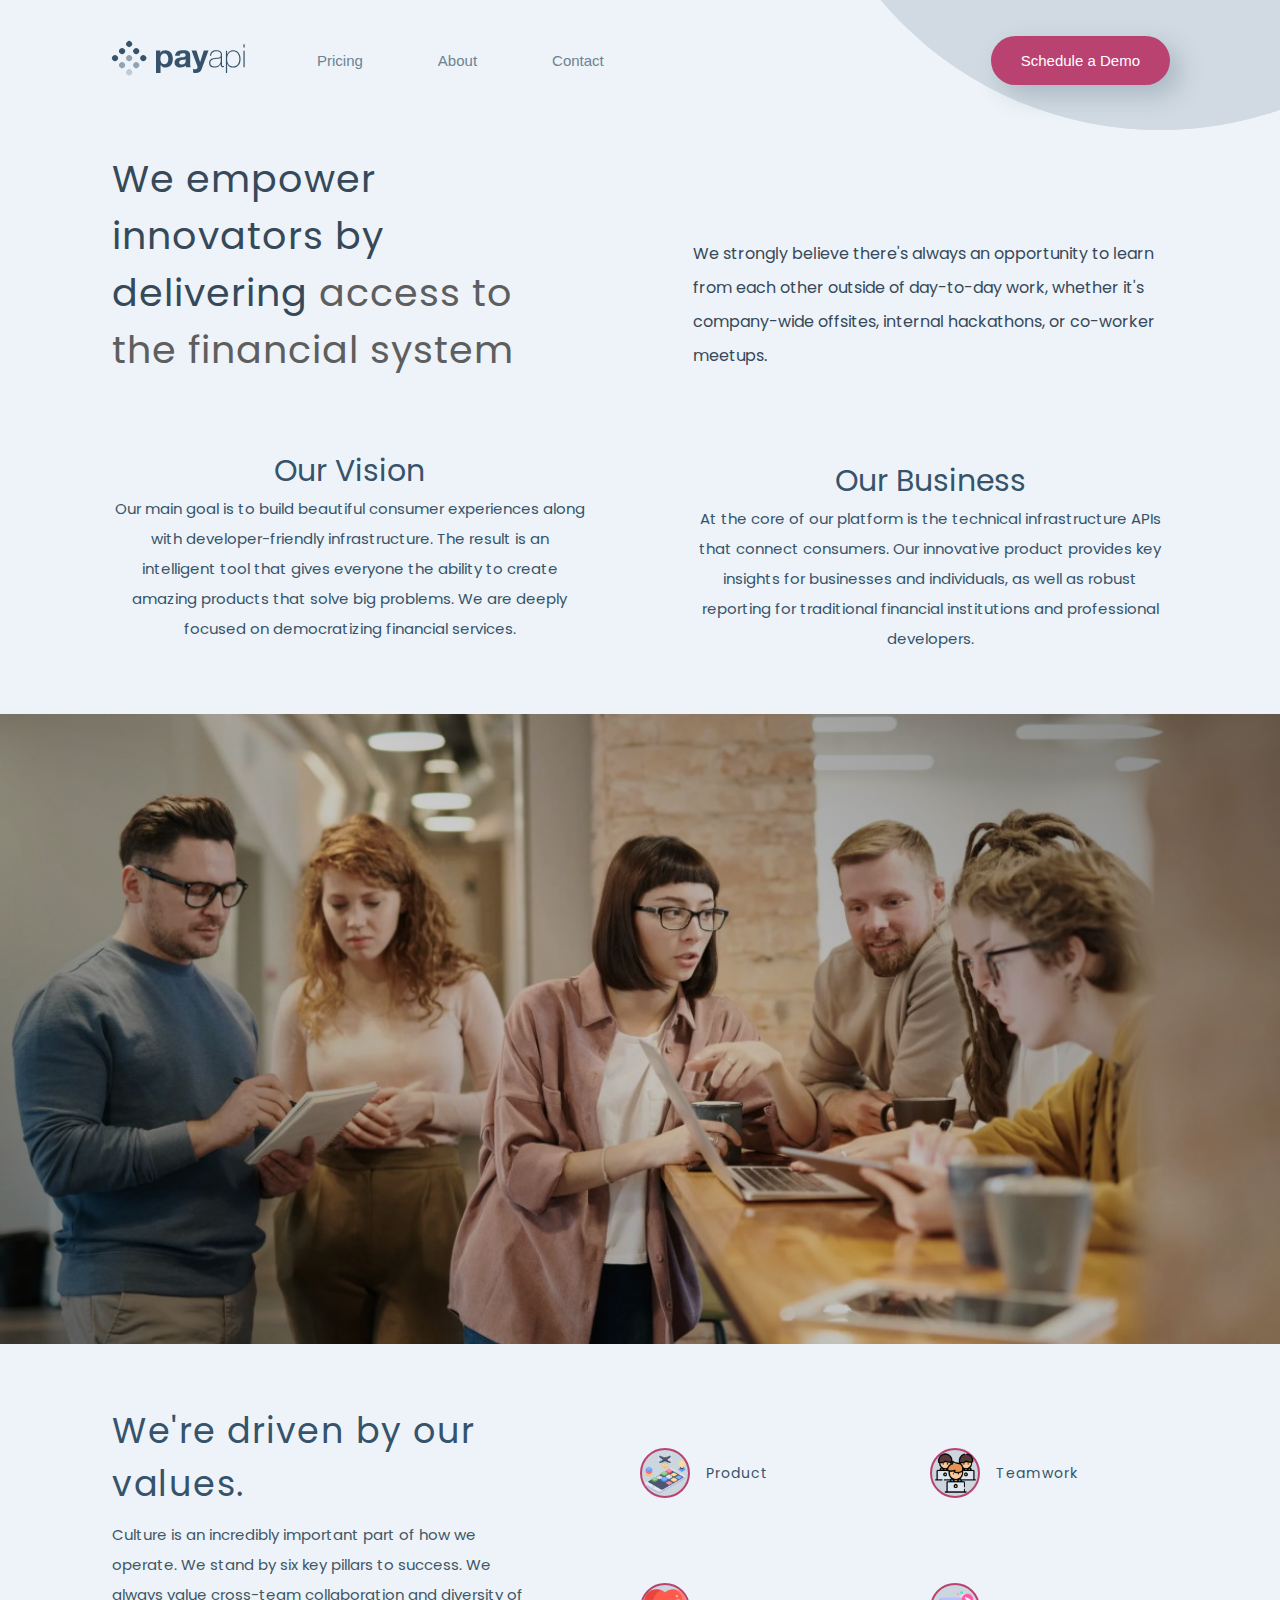
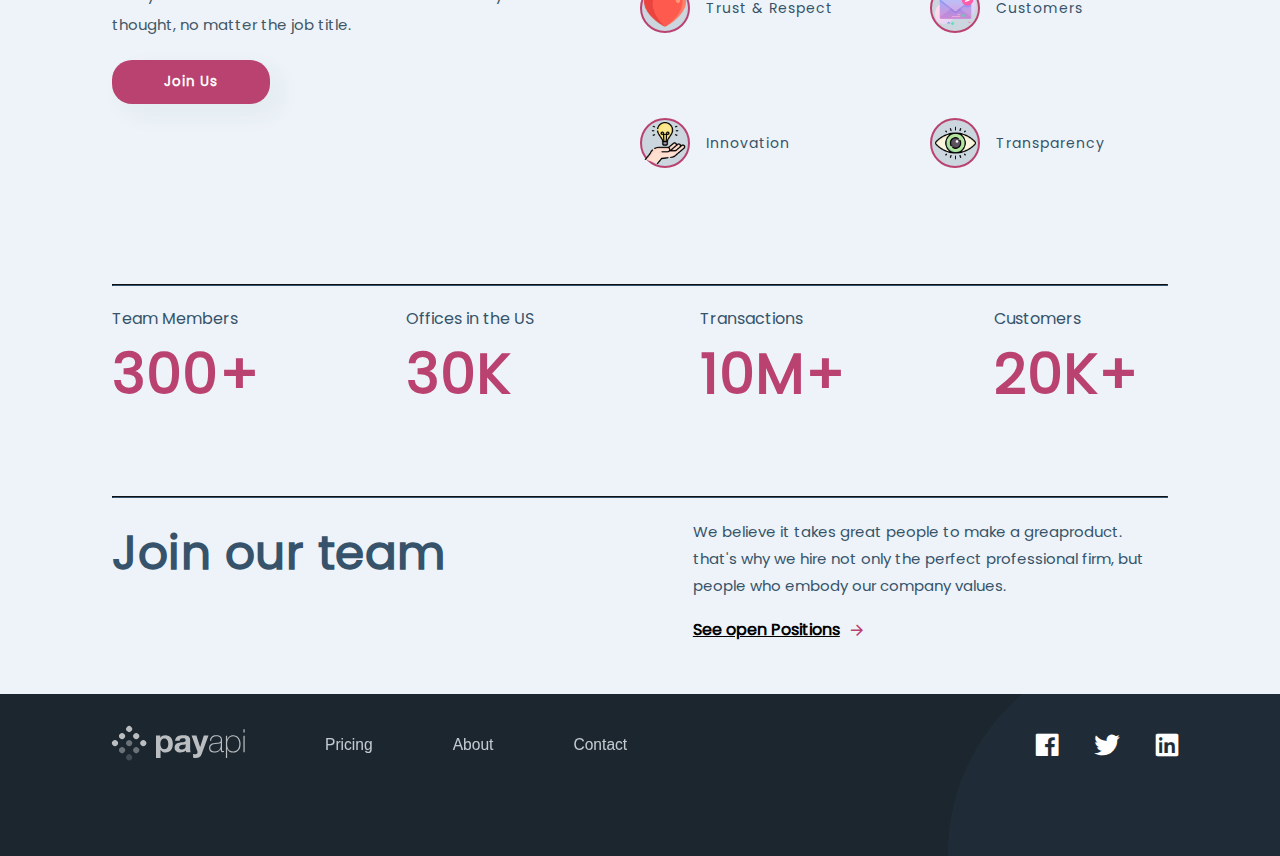
==== commit c1643e48: "first commit" ====
--- a/about us.html
+++ b/about us.html
@@ -31,7 +31,7 @@
         <!-- ============================ -->
         <div class="mobile-nav">
             <div class="logo">
-                <a href="#a"><img src="./images/logo.svg" alt="logo"></a>
+                <a href="./index.html"><img src="./images/logo.svg" alt="logo"></a>
             </div>
             <i id="s-menu" class="ri ri-menu-line"></i>
         </div>
@@ -48,10 +48,10 @@
             </div>
             <hr>
             <ul>
-                <a href="#a">
+                <a href="./pricing.html">
                     <li>Pricing</li>
                 </a>
-                <a href="#a">
+                <a href="./about us.html">
                     <li>About</li>
                 </a>
                 <a href="#a">
@@ -76,7 +76,7 @@
                     <a href="./pricing.html">
                         <li>Pricing</li>
                     </a>
-                    <a href="#a">
+                    <a href="./about us.html">
                         <li>About</li>
                     </a>
                     <a href="#a">
@@ -90,31 +90,169 @@
         </nav>
 
         <div class="about-us">
-           <div class="flex-hold">
+            <div class="flex-hold">
+                <div class="left">
+                    <h1>We empower innovators by delivering <span>access to the financial system</span></h1>
+                </div>
+                <div class="right">
+                    <p>We strongly believe there's always an opportunity to learn from each other outside of day-to-day
+                        work, whether it's company-wide offsites, internal hackathons, or co-worker meetups. </p>
+                </div>
+            </div>
+        </div>
+
+        <div class="detail-hold">
+            <div class="detail">
+                <div class="left">
+                    <h1>Our Vision</h1>
+                    <p>
+                        Our main goal is to build beautiful consumer experiences along with developer-friendly
+                        infrastructure. The result is an intelligent tool that gives everyone the ability to create
+                        amazing products that solve big problems. We are deeply focused on democratizing financial
+                        services.
+                    </p>
+                </div>
+                <div class="right">
+                    <h1>Our Business</h1>
+                    <p>At the core of our platform is the technical infrastructure APIs that connect consumers. Our
+                        innovative product provides key insights for businesses and individuals, as well as robust
+                        reporting for traditional financial institutions and professional developers.</p>
+                </div>
+            </div>
+        </div>
+        <div class="abt-image"></div>
+
+        <div class="more-details">
             <div class="left">
-                <h1>We empower innovators by delivering <span>access to the financial system</span></h1>
+                <h1>We're driven by our values.</h1>
+                <p>Culture is an incredibly important part of how we operate. We stand by six key pillars to success. We
+                    always value cross-team collaboration and diversity of thought, no matter the job title.</p>
+                <button>Join Us</button>
             </div>
             <div class="right">
-                <p>We strongly believe there's always an opportunity to learn from each other outside of day-to-day work, whether it's company-wide offsites, internal hackathons, or co-worker meetups. </p>
-            </div>
-           </div>
-        </div>
-        <div class="abt-image">
-
-        </div>
-        <div class="detail-hold">
+                <div class="item">
+                    <div class="hold">
+                        <div class="icon">
+                            <img src="./images/app-development.png" alt="">
+                        </div>
+                        <h3>Product</h3>
+                    </div>
+                </div>
+                <div class="item">
+                    <div class="hold">
+                        <div class="icon">
+                            <img src="./images/teamwork.png" alt="">
+                        </div>
+                        <h3>Teamwork</h3>
+                    </div>
+                </div>
+                <div class="item">
+                    <div class="hold">
+                        <div class="icon ic">
+                            <img src="./images/heart (1).png" alt="">
+                        </div>
+                        <h3>Trust & Respect</h3>
+                    </div>
+                </div>
+                <div class="item">
+                    <div class="hold">
+                        <div class="icon">
+                            <img src="./images/message.png" alt="">
+                        </div>
+                        <h3>Customers</h3>
+                    </div>
+                </div>
+                <div class="item">
+                    <div class="hold">
+                        <div class="icon">
+                            <img src="./images/idea.png" alt="">
+                        </div>
+                        <h3>Innovation</h3>
+                    </div>
+                </div>
+                <div class="item">
+                    <div class="hold">
+                        <div class="icon ic2">
+                            <img src="./images/eye.png" alt="">
+                        </div>
+                        <h3>Transparency</h3>
+                    </div>
+                </div>
+            </div>
+        </div>
+
+        <div class="rating">
             <hr>
-        <div class="detail">
-            <div class="left">
-                <h1>Our Vision</h1>
-            </div>
-            <div class="right">
-                <p>
-                    Our main goal is to build beautiful consumer experiences along with developer-friendly infrastructure. The result is an intelligent tool that gives everyone the ability to create amazing products that solve big problems. We are deeply focused on democratizing financial services through technology.
-                </p>
-            </div>
-        </div>
-        </div>
+            <div class="item-hold">
+                <div class="item">
+                    <p>Team Members</p>
+                    <h1 class="counter">300+</h1>
+                </div>
+                <div class="item">
+                    <p>Offices in the US</p>
+                    <h1 class="counter">30K</h1>
+                </div>
+                <div class="item">
+                    <p>Transactions</p>
+                    <h1 class="counter">10M+</h1>
+                </div>
+                <div class="item">
+                    <p>Customers</p>
+                    <h1 class="counter">20K+</h1>
+                </div>
+            </div>
+            <hr>
+            <div class="teams">
+                <div class="item item2">
+                    <h2>Join our team</h2>
+                </div>
+                <div class="item item2">
+                    <p>We believe it takes great people to make a greaproduct. that's why we hire not only the perfect
+                        professional firm, but people who embody our company values.</p>
+                    <span>
+                        <a href="#a">See open Positions</a>
+                        <i class="ri-arrow-right-line"></i>
+                    </span>
+                </div>
+            </div>
+        </div>
+        <div class="bb">
+            <button class="movement">Monthly</button>
+            <div class="bb">
+                <button class="button anually">Monthly</button>
+                <button class="button monthly">Anually</button>
+            </div>
+        </div>
+
+        <!-- ========================== -->
+        <!-- ========= Footer ========= -->
+        <!-- ========================== -->
+        <footer>
+            <div class="flex">
+                <div class="footer-left">
+                    <div class="logo">
+                        <a href="./index.html"><img src="./images/logo.svg" alt="logo"></a>
+                    </div>
+                    <ul>
+                        <a href="./pricing.html">
+                            <li>Pricing</li>
+                        </a>
+                        <a href="./about us.html">
+                            <li>About</li>
+                        </a>
+                        <a href="#a">
+                            <li>Contact</li>
+                        </a>
+                    </ul>
+                </div>
+                <div class="footer-right">
+                    <i class="ri-facebook-box-fill"></i>
+                    <i class="ri-twitter-fill"></i>
+                    <i class="ri-linkedin-box-fill"></i>
+                </div>
+            </div>
+            <img class="sssvg" src="./images/bg-pattern-circle.svg" alt="">
+        </footer>
     </div>
 
     <script src="./js/script.js"></script>
--- a/css/style.css
+++ b/css/style.css
@@ -15,7 +15,9 @@
 .page{
     overflow: hidden;
 }
-
+.bb{
+    display: none;
+}
 /* ======================== */
 /* ========== Nav ========= */
 /* ======================== */
@@ -1070,11 +1072,11 @@
 }
 
 .try-free{
-    width: 86%;
+    width: 100%;
     height: 45vh;
     background-image: linear-gradient( rgba(0,0,0,0.3),rgba(0,0,0,0.3),rgba(0,0,0,0.3)), url(../images/b2.jpg);
     background-position: bottom left;
-    background-color: red;
+    /* background-color: red; */
     margin: 30px auto;
     padding: 30px 0px;
     display: flex;
@@ -1155,7 +1157,7 @@
 .about-us .left h1{
     font-family: 'Poppins-Regular.ttf';
     font-size: 38px;
-    font-weight: 800;
+    font-weight: 500;
     letter-spacing: 1px;
     color: #36495a;
 }
@@ -1173,6 +1175,7 @@
     font-family: 'Poppins-Regular.ttf';
     color: #36495a;
     line-height: 34px;
+    font-weight: 300;
 }
  .abt-image{
     width: 100%;
@@ -1180,27 +1183,241 @@
     background-color: red;
     margin-top: 60px;
     margin-bottom: 60px;
-    background-image: linear-gradient(45deg, rgba(0,0,0,0.3), rgba(0,0,0,0.2), rgba(0,0,0,0.1)), url(../images/image-team-members.jpg);
-}
+    background-image: linear-gradient(45deg, rgba(0,0,0,0.5), rgba(0,0,0,0.2), rgba(0,0,0,0.5)), url(../images/team.jpg);
+    background-repeat: no-repeat;
+    background-position: center;
+    background-size: cover;
+}
+
 .detail-hold{
     width: 82.5%;
     margin: 40px auto;
 }
 .detail{
-    margin-top: 40px;
+    margin-top: 70px;
     width: 100%;
     height: auto;
     display: flex;
     justify-content: space-between;
+}
+.detail h1{
+    text-align: center;
+    font-family: 'Poppins-Regular.ttf';
+    font-size: 30px;
+    font-weight: 300;
+    color: #36536b;
+}
+.detail p{
+    font-family:'Poppins-Regular.ttf';
+    line-height: 30px;
+    font-size: 15px;
+    text-align: center;
+    font-weight: 300;
+    color: #36536b;
 }
 .detail .left{
     width: 45%;
-    background-color: green;
+    /* background-color: green; */
 }
 .detail .right{
     width: 45%;
-    background-color: green;
-}
+    padding-top: 10px;
+    /* background-color: green; */
+}
+.more-details{
+    width: 82.5%;
+    /* background-color: red; */
+    display: flex;
+    margin: 30px auto;
+    justify-content:space-between;
+    height: auto;
+}
+.more-details .left{
+    height: 50vh;
+    width: 40%;
+    display: flex;
+    flex-direction: column;
+    align-items: flex-start;
+}
+.more-details .left h1{
+    font-size: 35px;
+    font-family: 'Poppins-Regular.ttf';
+    letter-spacing: 1.5px;
+    color: #36536b;
+    font-weight: 300;
+}
+.more-details .left p{
+    font-family: 'Poppins-Regular.ttf';
+    margin-top: 10px;
+    line-height: 30px;
+    color: #415666;
+    font-size: 15px;
+}
+.more-details .left button{
+    padding: 12px 52px;
+    margin-top: 20px;
+    font-family: 'Poppins-Regular.ttf';
+    font-weight: 600;
+    letter-spacing: 1px;
+    border-radius: 20px;
+    outline: 0;
+    border: 0;
+    color: white;
+    background-color: #ba4270;
+    box-shadow: 10px 10px 25px rgba(54, 83, 107, 0.055);
+}
+.more-details .left button:hover{
+    background-color: #df779f;
+} 
+.more-details .right{
+    width: 50%;
+    height: 45vh;
+    display: flex;
+    justify-content: space-between;
+    flex-wrap: wrap;
+    margin-top: 15px;
+}
+.more-details .right .item{
+    width: 45%;
+    height: 12vh;
+    display: flex;
+    flex-direction: column;
+    justify-content: center;
+}
+.more-details .right .item .hold{
+    display: flex;
+    align-items: center;
+    gap: 1em;
+}
+.more-details .right .item .hold .icon{
+    width: 50px;
+    height: 50px;
+    background-color: #6c829442;
+    border-radius: 50%;
+    display: flex;
+    align-items: center;
+    justify-content: center;
+    border: 2px solid #ba4270;
+}
+.more-details .right .item .hold .icon img{
+    width: 90%;
+    pointer-events: none;
+}
+.more-details .right .item .hold h3{
+    font-size: 14px;
+    font-weight: 500;
+    letter-spacing: 1px;
+    color: #36536b;
+    font-family: 'Poppins-Regular.ttf';
+}
+.rating{
+    width: 82.5%;
+    /* background-color: red; */
+    height: auto;
+    margin: auto;
+}
+.rating .item-hold{
+    display: flex;
+    justify-content: space-between;
+    gap: 7.5em;
+    margin-bottom: 10px;
+}
+.rating hr{
+    border-color: #36536b;
+    border-width: thin;
+
+}
+.rating .item{
+    width: 30%;
+    height: 20vh;
+    margin-top: 20px;
+}
+.rating .item p{
+    font-family: 'Poppins-Regular.ttf';
+    color: #36536b;
+}
+.rating .item h1{
+    font-size: 56px;
+    font-family: 'Poppins-Regular.ttf';
+    color: #ba4270;
+    letter-spacing: 1.5px;
+}
+.detail-hold{
+    width: 82.5%;
+    margin: 40px auto;
+}
+.detail{
+    margin-top: 70px;
+    width: 100%;
+    height: auto;
+    display: flex;
+    justify-content: space-between;
+}
+.detail h1{
+    text-align: center;
+    font-family: 'Poppins-Regular.ttf';
+    font-size: 30px;
+    font-weight: 300;
+    color: #36536b;
+}
+.detail p{
+    font-family:'Poppins-Regular.ttf';
+    line-height: 30px;
+    font-size: 15px;
+    text-align: center;
+    font-weight: 300;
+    color: #36536b;
+}
+.detail .left{
+    width: 45%;
+    /* background-color: green; */
+}
+.detail .right{
+    width: 45%;
+    padding-top: 10px;
+    /* background-color: green; */
+}
+.teams{
+    width: 100%;
+    /* background-color: red; */
+    display: flex;
+    justify-content: space-between;
+}
+.teams .item{
+    width: 45%;
+    height: auto;
+    font-family: 'Poppins-Regular.ttf';
+}
+.teams .item h2{
+    font-size: 47px;
+    color: #36536b;
+    letter-spacing: 0.5px;
+}
+.teams .item p{
+    font-size: 15px;
+    color: #36536b;
+    line-height: 27px;
+}
+.teams .item span{
+    display: flex;
+    align-items: center;
+    gap: 0.5em;
+}
+.teams .item span a{
+    position: relative;
+    top: 10px;
+    color: black;
+    font-weight: 600;
+}
+.teams .item span a:hover{
+    color: #ba4270;
+}
+.teams .item span i{
+    font-size: 18px;
+    margin-top: 22px;
+    color: #ba4270;
+}
+
 
 /* ============================== */
 /* ======== Mini-desktop ======== */
@@ -1283,6 +1500,15 @@
     .try-free{
         width: 94%;
         height: auto;
+    }
+    .about-us, .more-details, .rating{
+        width: 94%;
+    }
+    .detail-hold{
+        width: 94%;
+    }
+    .rating .item-hold{
+        gap: 5em;
     }
 }
 
@@ -1553,10 +1779,54 @@
         height: fit-content;
     }
     .con .wrapper .front .get-started{
-        margin-top: 15px;
+        margin-top: 25px;
     }
     .try-free .bottom{
         width: 60%;
+    }
+
+    /* ============================== */
+    /* ======== about css ======== */
+    /* ============================== */
+    .about-us .left h1{
+        font-size: 30px;
+    }
+    .abt-image{
+        height: 40vh;
+    }
+    .more-details{
+        flex-wrap: wrap;
+    }
+    .more-details .left{
+        width: 80%;
+        margin: auto;
+        text-align: center;
+        height: auto;
+    }
+    .more-details .left h1{
+        font-size: 47px;
+    }
+    .more-details .left button{
+        margin: 35px auto;
+    }
+    .more-details .right{
+        width: 100%;
+        margin: auto;
+    }
+    .more-details .right .item .hold{
+        padding-left: 90px;
+        gap: 2em;
+    }
+    .more-details .right .item .hold .icon{
+        width: 70px;
+        height: 70px;
+    }
+    .rating .item-hold{
+        height: auto;
+        gap: 2em;
+    }
+    .rating .item{
+        height: auto;
     }
 }
 
@@ -1872,7 +2142,7 @@
         min-height: 1550px;
     }
     .con .wrapper .card{
-        width: 100%;
+        width: 90%;
         max-height: 485px;
     }
     .con .wrapper .front .features .text-hold{
@@ -1885,18 +2155,110 @@
     .price h1{
         font-size: 30px;
     }
+    .con .wrapper .front:hover{
+    box-shadow: 2px 5px 25px #36495a;
+}
+    .try-free{
+        width: 100%;
+        background-position: center;
+        margin-bottom: -40px;
+        background-image: none;
+    }
     .try-free h1{
         font-size: 30px;
+        color: #36536B;
+        font-weight: 400;
+    }
+    .try-free span{
+        color: #36536B;
     }
     .try-free .bottom{
         width: 95%;
+        margin-top: 25px;
     }
     .try-free .bottom  input{
         width: 100%;
         margin-bottom: 20px;
+        background-color: white;
     }
     .try-free .bottom  button{
         width: 100%;
         position: relative;
-    }
-}
+        margin-bottom: -10px;
+    }
+
+    
+    /* ============================== */
+    /* ======== about css ======== */
+    /* ============================== */
+
+    .about-us .flex-hold, .detail, .more-details, .rating .item-hold, .teams{
+        flex-wrap: wrap;
+    }
+   
+    .about-us .left, .detail .left{
+        width: 100%;
+        text-align: center;
+        height: auto;
+    }
+    .about-us .right, .detail .right{
+        width: 100%;
+        text-align: center;
+        height: auto;
+        margin-top: 30px;
+    }
+    .about-us .left h1{
+        font-size: 30px;
+    }
+    .abt-image{
+        height: 30vh;
+    }
+    .more-details .left{
+        width: 100%;
+        height: auto;
+    }
+    .more-details .left h1{
+        font-size: 30px;
+    }
+    .more-details .right{
+        width: 100%;
+        flex-wrap: wrap;
+        height: auto;
+    }
+    .more-details .right .item{
+        padding: 0;
+        width: 48%;
+        padding-left: 10px;
+        /* background-color: red; */
+    }
+    .more-details .right .item .hold .icon{
+        width: 47px;
+        height: 47px;
+    }
+    .more-details .right .item .hold .icon img{
+        width: 80%;
+    }
+    .more-details .right .item .hold .ic{
+        width: 55px;
+    }
+    .more-details .right .item .hold .ic2{
+        height: 45px;
+        width: 80px;
+    }
+    .more-details .right .item .hold .ic img{
+        width: 74%;
+        margin-top: 3px;
+    }
+    .more-details .right .item .hold{
+        width: 100%;
+        padding: 0;
+        gap: 0.8em;
+    }
+    .rating .item{
+        width: 45%;
+        padding-left: 15px;
+    }
+    .rating .item2{
+        width: 100%;
+    }
+}
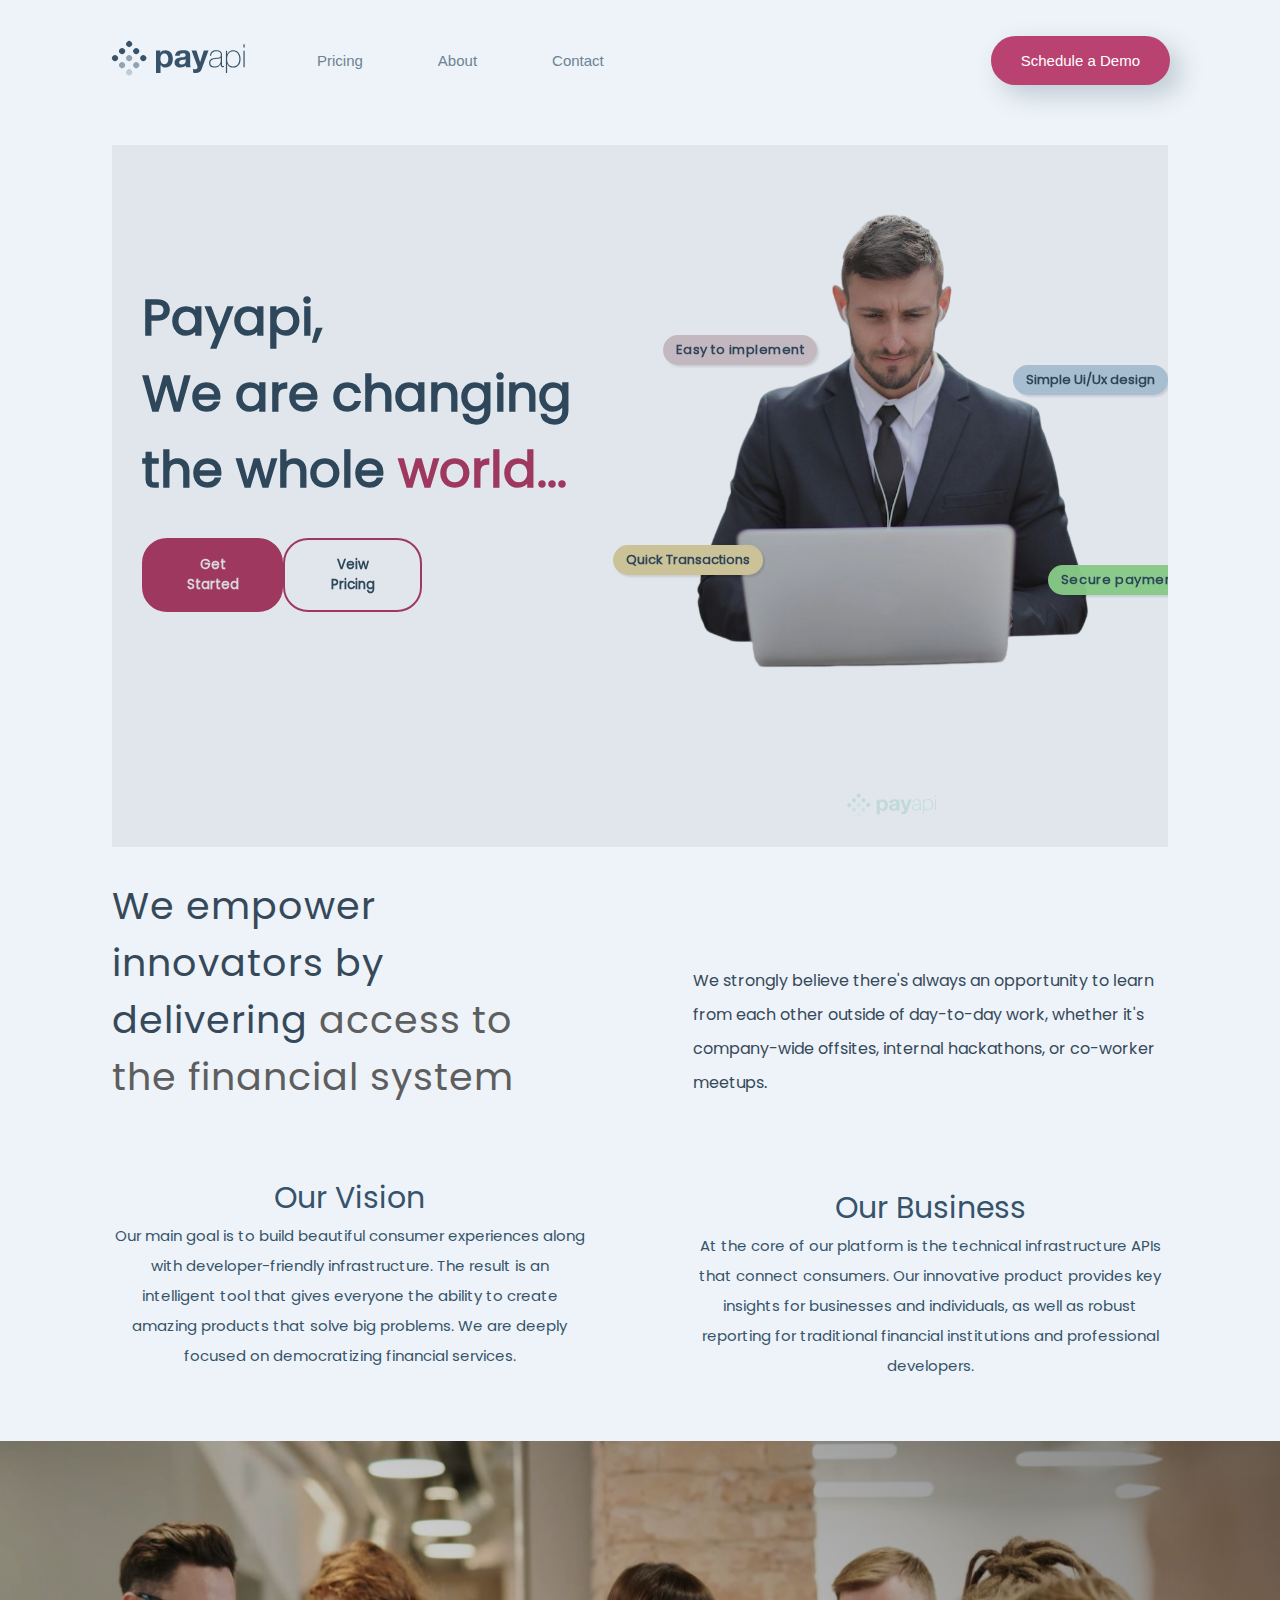
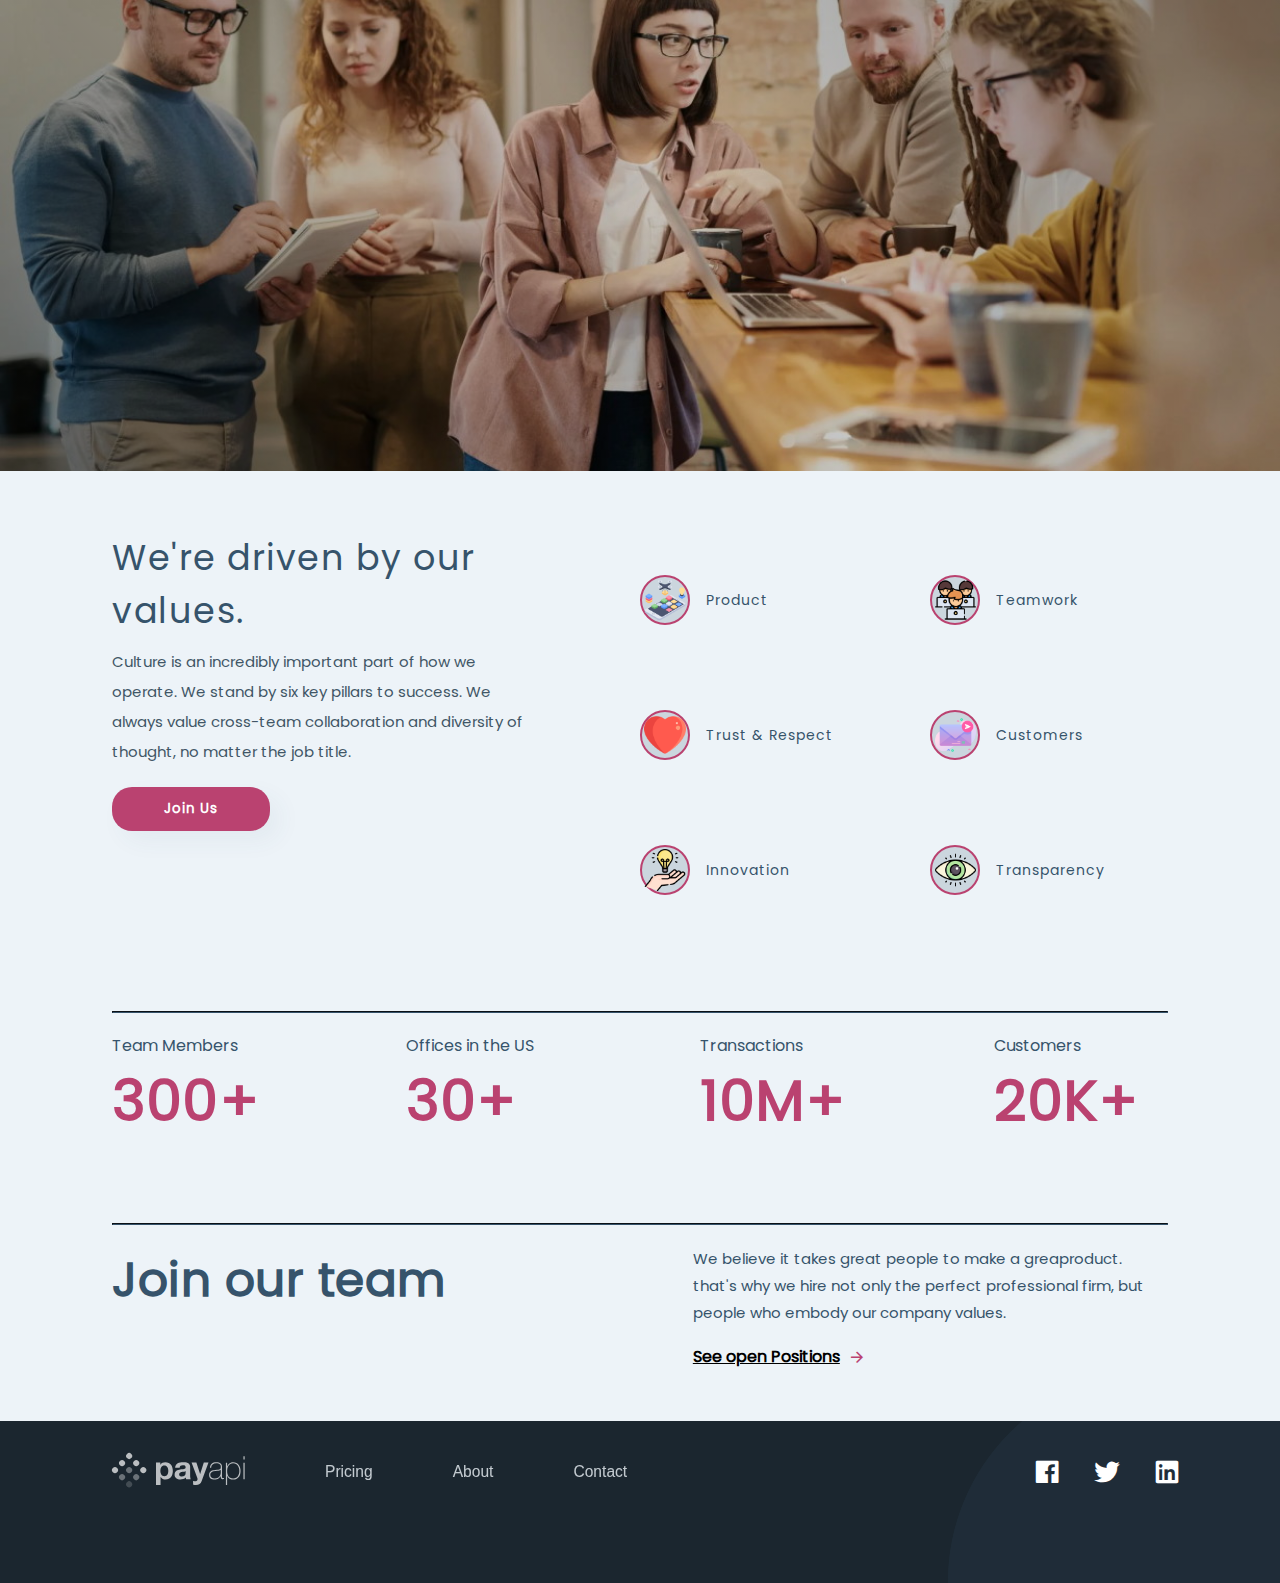
==== commit 029e072d: "first commit" ====
--- a/about us.html
+++ b/about us.html
@@ -89,6 +89,34 @@
             </div>
         </nav>
 
+        <div class="background">
+            <div class="left">
+                <h1>Payapi,</h1>
+                <h1>We are changing </h1>
+                <h1>the whole <span>world...</span></h1>
+                <div class="btn-hold">
+                    <div class="btn-left">
+                        <button>Get Started</button>
+                    </div>
+                   <div class="btn-right">
+                        <button>Veiw Pricing</button>
+                   </div>
+                </div>
+            </div>
+            <div class="right">
+                <div class="img-hold">
+                    <!-- <img class="person" src="./images/person (2).png" alt=""> -->
+                </div>
+                
+                <img class="logo" src="./images/logo.svg" alt="">
+                <div class="float float1">Easy to implement</div>
+                <div class="float float2">Simple Ui/Ux design</div>
+                <div class="float float3">Secure payments</div>
+                <div class="float float4">Quick Transactions</div>
+            </div>
+            
+
+        </div>
         <div class="about-us">
             <div class="flex-hold">
                 <div class="left">
@@ -190,7 +218,7 @@
                 </div>
                 <div class="item">
                     <p>Offices in the US</p>
-                    <h1 class="counter">30K</h1>
+                    <h1 class="counter">30+</h1>
                 </div>
                 <div class="item">
                     <p>Transactions</p>
--- a/css/style.css
+++ b/css/style.css
@@ -1417,7 +1417,240 @@
     margin-top: 22px;
     color: #ba4270;
 }
-
+.background{
+    width: 82.5%;
+    height: auto;
+    /* background-color: #D1DAE2; */
+    background-color: #d1dae236;
+    /* background-color: #334757; */
+    margin: 25px auto;
+    overflow: hidden;
+    position: relative;
+    filter: brightness(85%);
+    display: flex;
+    justify-content: space-between;
+    /* display: flex;
+    /* justify-content: right; */
+    
+
+}
+.background .left{
+    width: 45%;
+    /* background-color: red; */
+    height: 78vh;
+    padding-top: 135px;
+    padding-left: 30px;
+}
+.background .left h1{
+    font-family: 'Poppins-Regular.ttf';
+    font-size: 50px;
+    font-weight: 600;
+    color: #36536b;
+}
+.background .left span{
+    color: #ba4270;
+}
+.background .left .btn-hold{
+    width: 63%;
+    height: auto;
+    /* background-color: red; */
+    display: flex;
+    justify-content: space-between;
+    margin-top: 30px;
+}
+.background .left .btn-hold button{
+    padding: 15px 28px;
+    border-radius: 25px;
+    outline: 0;
+    border: 2px solid #ba4270;
+    color: #36536b;
+    font-weight: 600;
+    font-family: 'Poppins-Regular.ttf';
+    background-color: #ba4270;
+}
+.background .left .btn-hold .btn-right button{
+    background-color: transparent;
+}
+.background .left .btn-hold .btn-right button:hover{
+    background-color: #ba4270;
+    color: white;
+}
+.background .left .btn-hold .btn-left button{
+    color: white;
+}
+.background .left .btn-hold .btn-left button:hover{
+    background-color: #DA6D97;
+    border-color: #DA6D97;
+}
+.background .right{
+    width: 45%;
+    /* background-color: red; */
+    height: 78vh;
+    position: relative;
+    background-image: url(../images/person\ \(2\).png);
+    background-position: -200px 0px;
+    background-size: 170%;
+    background-repeat: no-repeat;
+    filter: brightness(98%);
+}
+.background .right .logo{
+    position: absolute;
+    bottom: 30px;
+    left: 153px;
+    width: 19%;
+    opacity: .75;
+    mix-blend-mode: screen;
+    filter: blur(100px);
+    filter: brightness(400%);
+    transform: rotate(-0.7deg);
+}
+.background .right .float{
+    padding: 5px 13px;
+    /* background-color: #ba427042; */
+    background-color: #ecdce7;
+    width: fit-content;
+    border-radius: 30px;
+    font-family: 'Poppins-Regular.ttf';
+    font-size: 13px;
+    color: #36536b;
+    font-weight: 600;
+    box-shadow: 2px 2px 2px rgba(0, 0, 0, 0.11);
+}
+.background .right .float1{
+    position: relative;
+    top: 190px;
+    left: -30px;
+    animation: float 6s ease-in-out infinite, rotate 2s infinite ease-in-out;
+    letter-spacing: 0.5px;
+}
+@keyframes rotate {
+    0%{
+        /* top: 190px;
+        left: -60px; */
+        box-shadow: 0 0 0 0 #ecdce7;
+    }
+    100%{
+        /* top: 190px;
+        left: -60px; */
+        box-shadow: 0 0 0 8px #fbb32f02;
+    }
+}
+@keyframes float {
+    0%{
+        transform: translateY(1px);
+        box-shadow: 2px 2px 2px rgba(0, 0, 0, 0.11);
+    }
+    50%{
+        transform: translateY(-3px);
+        box-shadow: 2px 7px 6px rgba(0, 0, 0, 0.11);
+    }
+    100%{
+        transform: translateY(1px);
+        box-shadow: 2px 2px 2px rgba(0, 0, 0, 0.11);
+    }
+}
+@keyframes rotate2 {
+    0%{
+        box-shadow: 0 0 0 0 #d8e9f7;
+    }
+    100%{
+        box-shadow: 0 0 0 8px #fbb32f02;
+    }
+}
+@keyframes float2 {
+    0%{
+        transform: translateY(-1px);
+        box-shadow: 2px 2px 2px rgba(0, 0, 0, 0.11);
+    }
+    50%{
+        transform: translateY(3px);
+        box-shadow: 2px 7px 6px rgba(0, 0, 0, 0.11);
+    }
+    100%{
+        transform: translateY(-1px);
+        box-shadow: 2px 2px 2px rgba(0, 0, 0, 0.11);
+    }
+}
+@keyframes rotate3 {
+    0%{
+        box-shadow: 0 0 0 0 rgba(161, 243, 161, 0.959);
+    }
+    100%{
+        box-shadow: 0 0 0 8px #fbb32f02;
+    }
+}
+@keyframes float3 {
+    0%{
+        transform: translateY(2px);
+        box-shadow: 2px 2px 2px rgba(0, 0, 0, 0.11);
+    }
+    50%{
+        transform: translateY(-5px);
+        box-shadow: 2px 2px 6px rgba(0, 0, 0, 0.11);
+    }
+    100%{
+        transform: translateY(2px);
+        box-shadow: 2px 2px 2px rgba(0, 0, 0, 0.11);
+    }
+}
+@keyframes rotate4 {
+    0%{
+        box-shadow: 0 0 0 0 #f5e9b6;
+    }
+    100%{
+        box-shadow: 0 0 0 8px #fbb42f11;
+    }
+}
+@keyframes float4 {
+    0%{
+        transform: translateY(20px);
+        box-shadow: 2px 2px 2px rgba(0, 0, 0, 0.11);
+    }
+    50%{
+        transform: translateY(15px);
+        box-shadow: 2px 7px 6px rgba(0, 0, 0, 0.11);
+    }
+    100%{
+        transform: translateY(20px);
+        box-shadow: 2px 2px 2px rgba(0, 0, 0, 0.11);
+    }
+}
+
+.background .right .float3{
+    position: relative;
+    top: 360px;
+    left: 355px;
+    background-color: rgba(161, 243, 161, 0.959);
+    animation: float 6s ease-in-out infinite, rotate3 2s infinite ease-in-out;
+    letter-spacing: 0.6px;
+}
+.background .right .float4{
+    position: relative;
+    top: 310px;
+    left: -80px;
+    background-color: #f5e9b6;
+    animation: float4 6s ease-in-out infinite, rotate4 2s infinite ease-in-out;
+}
+.background .right .float2{
+    position: relative;
+    top: 190px;
+    left: 320px;
+    background-color: #c8e4fa;
+    animation: float2 6s ease-in-out infinite, rotate2 2s infinite ease-in-out;
+    /* animation-delay: 1500ms; */
+}
+.background .right .img-hold{
+    overflow: hidden;
+}
+.background .person{
+    position: absolute;
+    bottom: -50px;
+    width: 170%;
+    left: -230px;
+}
+.about .s-hold{
+    display: none;
+}
 
 /* ============================== */
 /* ======== Mini-desktop ======== */
@@ -1509,6 +1742,15 @@
     }
     .rating .item-hold{
         gap: 5em;
+    }
+    .background{
+        width: 95%;
+    }
+    .background .right{
+        background-position: -200px 50px;
+    }
+    .background .right .logo{
+        display: none;
     }
 }
 
@@ -1828,10 +2070,45 @@
     .rating .item{
         height: auto;
     }
+    .background{
+        width: 100%;
+        height: auto;
+    }
+    .background .left{
+        max-height: 460px;
+        padding-left: 20px;
+    }
+    .background .right{
+        max-height: 460px;
+        width: 50%;
+        background-position: -160px 30px;
+    }
+    .background .right .float2{
+        left: 245px;
+    }
+    .background .right .float3{
+        left: 244px;
+    }
+    .background .left h1{
+        font-size: 35px;
+    }
+    .background .left .btn-hold{
+        width: 87%;
+    }
 }
 
 @media screen and (max-width: 768px){
-    
+    .background .right .float2{
+        left: 220px;
+    }
+    .background .right .float3{
+        left: 225px;
+    }
+    .background .right{
+        max-height: 460px;
+        width: 50%;
+        background-position: -160px 70px;
+    }
 }
 
 /* ======================== */
@@ -2186,7 +2463,9 @@
         position: relative;
         margin-bottom: -10px;
     }
-
+    .about .s-hold{
+        display: block;
+    }
     
     /* ============================== */
     /* ======== about css ======== */
@@ -2206,19 +2485,47 @@
         text-align: center;
         height: auto;
         margin-top: 30px;
+        padding-left: 15px;
     }
     .about-us .left h1{
         font-size: 30px;
+        font-weight: 600;
+        display: none;
+    }
+    .about-us .right p{
+        text-align: left;
+        letter-spacing: 1px;
     }
     .abt-image{
         height: 30vh;
     }
+    .detail{
+        padding-left: 15px;
+    }
+    .detail .left h1, .detail .left p{
+        text-align: left;
+        letter-spacing: 1px;
+    }
+    .detail .right h1, .detail .right p{
+        text-align: left;
+        margin-left: -10px;
+        letter-spacing: 1px;
+    }
     .more-details .left{
         width: 100%;
         height: auto;
+        margin-top: -20px;
+        text-align: left;
+        padding-left: 15px;
     }
     .more-details .left h1{
         font-size: 30px;
+        text-decoration-color: #ba4270;
+        text-decoration-style: wavy;
+        text-decoration: wavy;
+    }
+    .more-details .left p{
+        letter-spacing: 1px;
     }
     .more-details .right{
         width: 100%;
@@ -2239,11 +2546,11 @@
         width: 80%;
     }
     .more-details .right .item .hold .ic{
-        width: 55px;
+        width: 52px;
     }
     .more-details .right .item .hold .ic2{
-        height: 45px;
-        width: 80px;
+        /* height: 45px; */
+        width: 60px;
     }
     .more-details .right .item .hold .ic img{
         width: 74%;
@@ -2261,4 +2568,57 @@
     .rating .item2{
         width: 100%;
     }
-}
+    .teams .item h2{
+        font-weight: 300;
+        text-align: left;
+        font-size: 30px;
+    }
+    .more-details .left button{
+        margin: 30px 0px;
+    }
+    .background{
+        width: 88%;
+        flex-wrap: wrap;
+    }
+    .background .left{
+        width: 100%;
+        max-height: 280px;
+        padding-top: 20px;
+    }
+    .background .right{
+        width: 100%;
+        max-height: 280px;
+        background-position: -75px -10px;
+        background-size: 140%;
+    }
+    .background .right .float{
+        font-size: 9px;
+        padding: 8px 13px;
+    }
+    .background .right .float1{
+        top: 59px;
+        left: 5px;
+        letter-spacing: normal;
+    }
+    .background .right .float2{
+        top: 56px;
+        left: 210px;
+    }
+    .background .right .float3{
+        left: 3px;
+        top: 170px;
+    }
+    .background .right .float4{
+        left: 225px;
+        top: 120px;
+    }
+    .background .left .btn-hold button{
+        padding: 10px 28px;
+    }
+    .background .right .logo{
+        display: block;
+        left: 125px;
+        top: 250px;
+        width: 18%;
+    }
+}
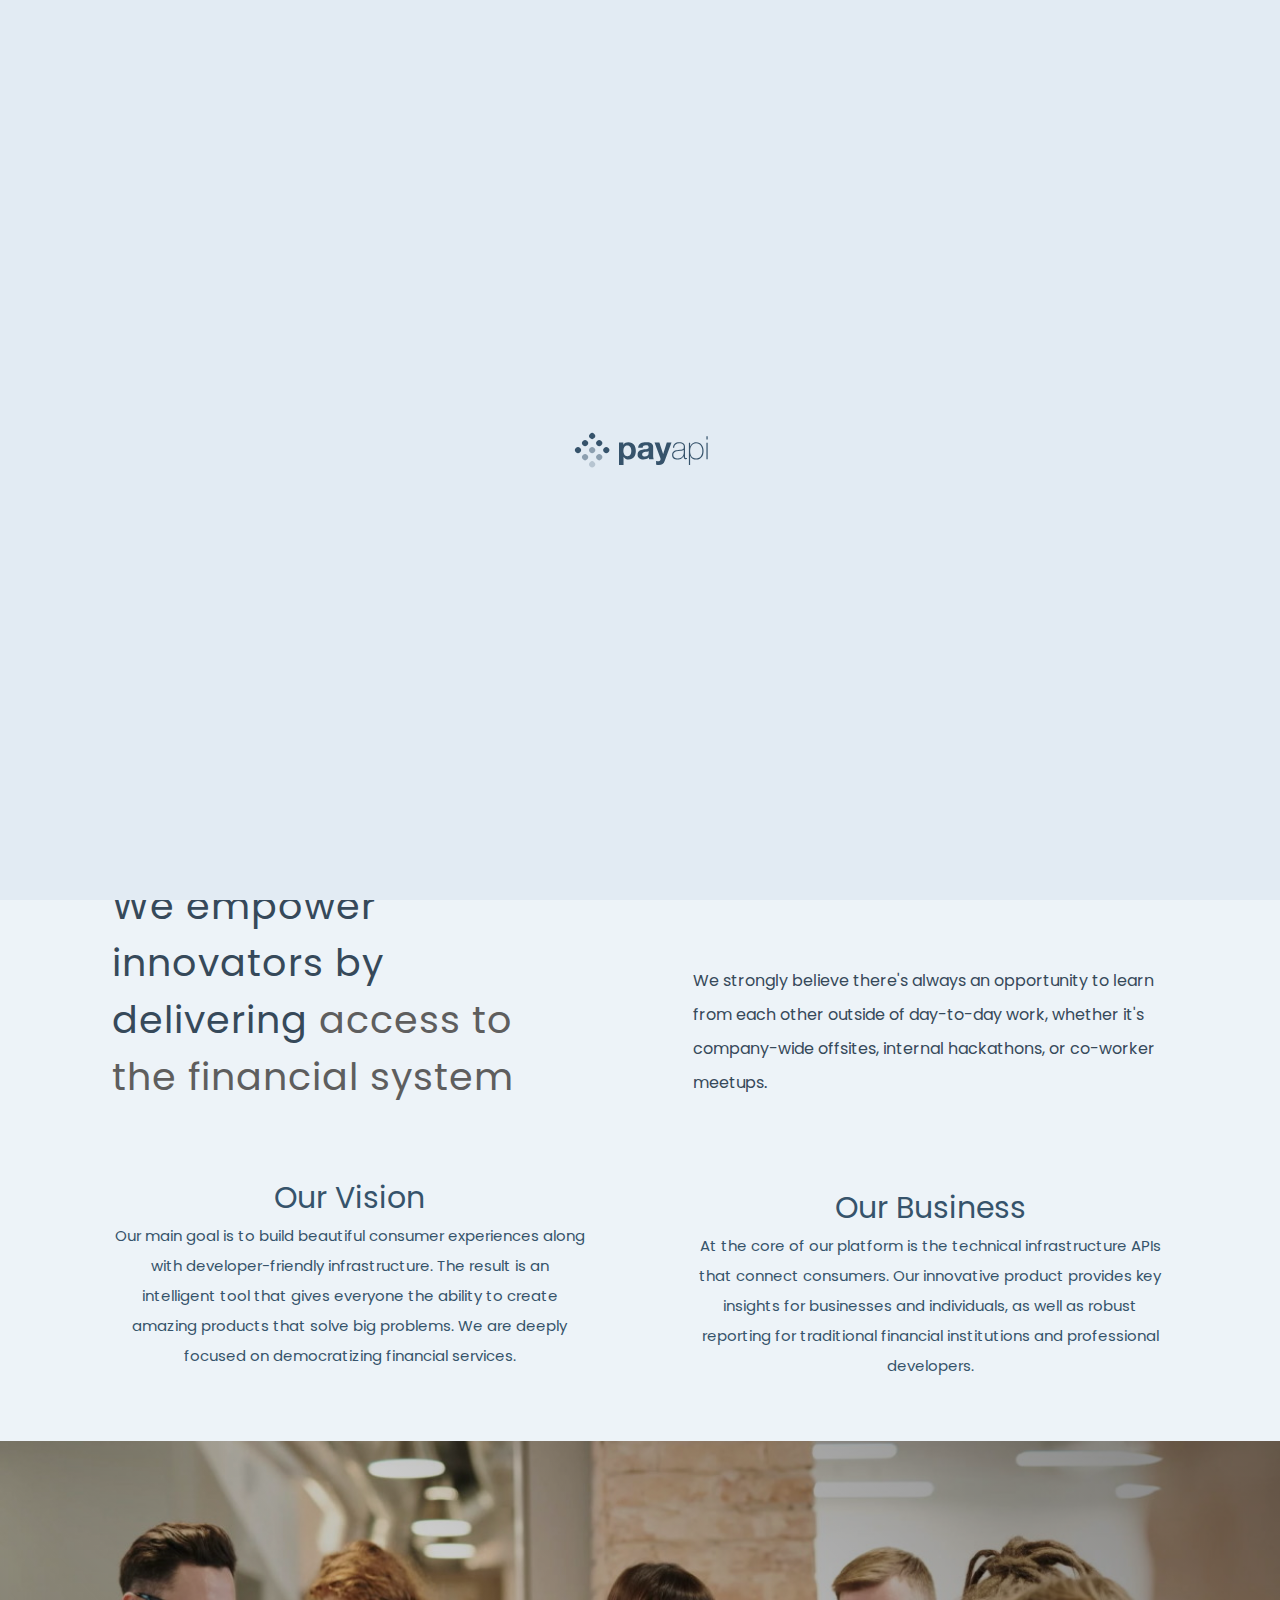
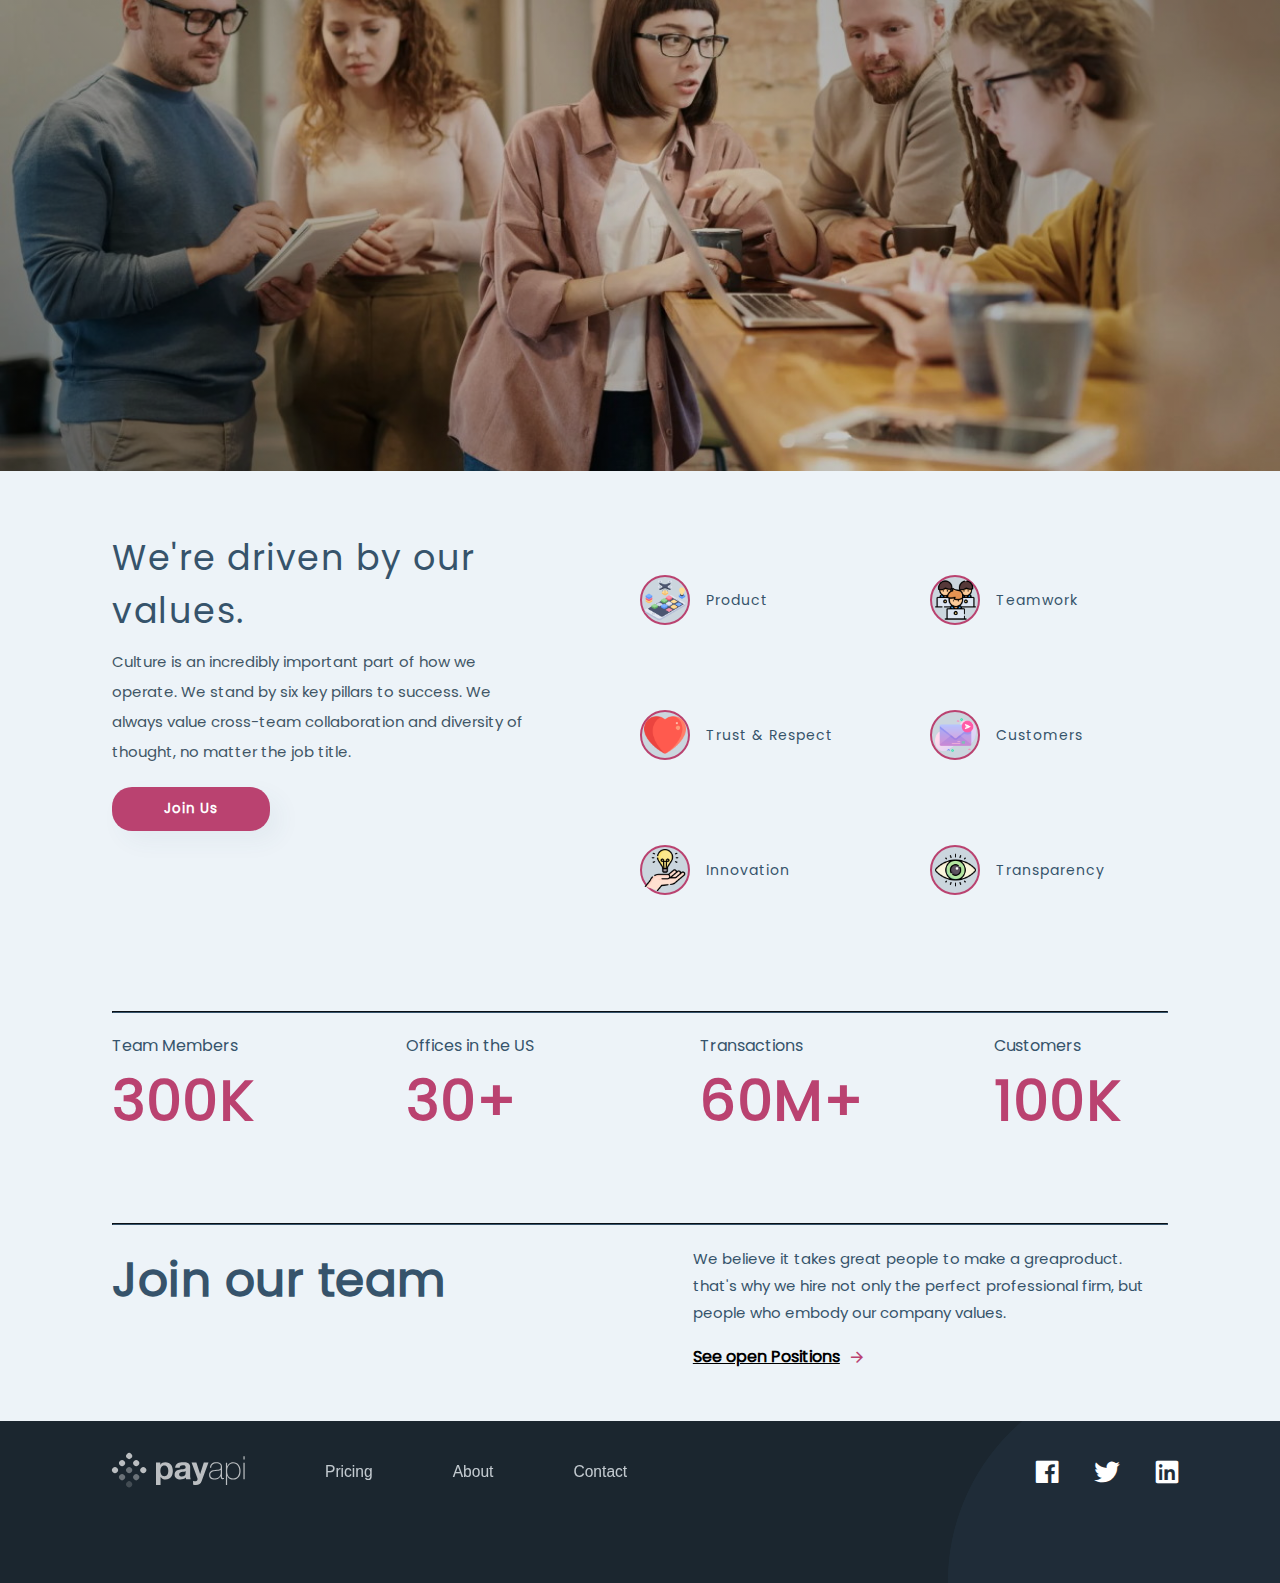
==== commit 7ad67c91: "first commit" ====
--- a/about us.html
+++ b/about us.html
@@ -9,10 +9,23 @@
     <link rel="stylesheet" href="./css/style.css">
     <link rel="stylesheet" href="./fonts/remixicon.css">
     <link rel="stylesheet" href="./css/font-awesome.min.css">
+
+    <script src="./js/jquery-1.10.2.min.js"></script>
+  <script>
+    jQuery(document).ready(function( $ ) {
+        $('.counter').counterUp({
+            delay: 10,
+            time: 1000
+        });
+    });
+  </script>
 </head>
 
 <body>
 
+    <div class="loader-cont2">
+        <img src="./images/logo.svg" alt="">
+    </div>
     <div class="pricing about">
 
         <div class="over">
@@ -54,7 +67,7 @@
                 <a href="./about us.html">
                     <li>About</li>
                 </a>
-                <a href="#a">
+                <a href="./contact.html">
                     <li>Contact</li>
                 </a>
             </ul>
@@ -79,7 +92,7 @@
                     <a href="./about us.html">
                         <li>About</li>
                     </a>
-                    <a href="#a">
+                    <a href="./contact.html">
                         <li>Contact</li>
                     </a>
                 </ul>
@@ -99,7 +112,7 @@
                         <button>Get Started</button>
                     </div>
                    <div class="btn-right">
-                        <button>Veiw Pricing</button>
+                        <a href="./pricing.html"><button>Veiw Pricing</button></a>
                    </div>
                 </div>
             </div>
@@ -214,19 +227,19 @@
             <div class="item-hold">
                 <div class="item">
                     <p>Team Members</p>
-                    <h1 class="counter">300+</h1>
+                    <div class="count"><span class="counter">300</span><span>K</span></div>
                 </div>
                 <div class="item">
                     <p>Offices in the US</p>
-                    <h1 class="counter">30+</h1>
+                    <div class="count"><span class="counter">30</span><span>+</span></div>
                 </div>
                 <div class="item">
                     <p>Transactions</p>
-                    <h1 class="counter">10M+</h1>
+                    <div class="count"><span class="counter">60</span><span>M+</span></div>
                 </div>
                 <div class="item">
                     <p>Customers</p>
-                    <h1 class="counter">20K+</h1>
+                    <div class="count"><span class="counter">100</span><span>K</span></div>
                 </div>
             </div>
             <hr>
@@ -268,7 +281,7 @@
                         <a href="./about us.html">
                             <li>About</li>
                         </a>
-                        <a href="#a">
+                        <a href="./contact.html">
                             <li>Contact</li>
                         </a>
                     </ul>
@@ -283,7 +296,24 @@
         </footer>
     </div>
 
+    
+    
     <script src="./js/script.js"></script>
+    <script src="./js/jquery.waypoints.min.js"></script>
+    <script src="./js/jquery.counterup.min.js"></script>
+   
+    <script>
+        $(document).ready(function(){
+            setTimeout(()=>{
+                $('.loader-cont2').addClass(".loader-cont2");
+            },1500);
+
+            setTimeout(()=>{
+                $('.loader-cont2').remove(".loader-cont2");
+            },4000);
+        })
+    </script>
+    
 </body>
 
 </html>--- a/css/style.css
+++ b/css/style.css
@@ -8,7 +8,58 @@
     padding: 0;
     box-sizing: border-box;
 }
-
+.loader-cont{
+    width: 100%;
+    height: 100vh;
+    background-color: #e2ebf3;
+    position: fixed;
+    z-index: 30000;
+    display: flex;
+    justify-content: center;
+    align-items: center;
+}
+.loader-cont img{
+    animation: ani 2s  infinite ease-in-out;
+}
+.loader-cont2{
+    width: 100%;
+    height: 100vh;
+    background-color: #e2ebf3;
+    position: fixed;
+    z-index: 30000;
+    display: flex;
+    justify-content: center;
+    align-items: center;
+}
+.loader-cont2 img{
+    animation: ani 2s  infinite ease-in-out;
+}
+@keyframes ani {
+    0%{
+        opacity: 0;
+        /* fill: #ffff; */
+    }
+    50%{
+        opacity: 1;
+        /* fill: #1b262f; */
+    }
+    100%{
+        opacity: 0;
+        /* fill: #ffff; */
+    }
+}
+/* .loader-wrap{
+    width: 100%;
+    height: 100%;
+    position: fixed;
+    top: 0;
+    left: 0;
+    background-color: #EDF3F8;
+    z-index: 30000;
+    display: flex;
+    justify-content: center;
+    align-items: center;
+} */
 body{
     background-color: #EDF3F8;
 }
@@ -574,12 +625,10 @@
 .mains-top{
     width: 100%;
     height: 95vh;
-    /* background-color: red; */
     margin-top: 10px;
     margin-bottom: 20px;
 }
 .mains-top .wraps{
-    /* background-color: yellow; */
     width: 82.5%;
     height: 100vh;
     margin: auto;
@@ -600,7 +649,6 @@
     font-weight: 300;
 }
 .mains-top .wraps .item-hold{
-    /* background-color: green; */
     width: 100%;
     height: 60vh;
     margin-top: 60px;
@@ -610,16 +658,13 @@
     justify-content: space-between;
 }
 .mains-top .wraps .item-hold .item{
-    /* background-color: yellow; */
     width: 22%;
     height: 46%;
     margin-bottom: 30px;
 }
 .mains-top .wraps .item-hold .item .top{
-    /* background-color: #6e96b6; */
     width: 100%;
     height: 50%;
-    /* padding-top: 20px; */
 }
 .mains-top .wraps .item-hold .item .top .icon{
     background-color: #36536B;
@@ -633,11 +678,9 @@
 }
 .mains-top .wraps .item-hold .item .top .icon .bee{
     font-size: 42px;
-    /* color: #f0a1bf; */
     color: rgb(230, 228, 228);
 }
 .mains-top .wraps .item-hold .item .bot{
-    /* background-color: #166eb6; */
     width: 100%;
     height: 50%;
     padding-top: 7px;
@@ -658,8 +701,6 @@
     color: #6c8294;
     line-height: 21px;
 }
-
-
 .main{
     overflow: hidden;
     width: 100%;
@@ -700,7 +741,6 @@
     100%{
         left: -75px;
     }
-
 }
 .main .circle2{
     background-color: #da6d973a;
@@ -724,7 +764,6 @@
     100%{
         right: -75px;
     }
-
 }
 .main .top{
     width: 100%;
@@ -754,7 +793,6 @@
     color: rgb(201, 200, 200);
     font-family: 'Poppins-Regular.ttf';
 }
-
 .main .content-hold  .span{
     position: relative;
     top: 35px;
@@ -773,7 +811,6 @@
     box-shadow: 2px 2px 5px #ba427044;
     top: 28px;
 }
-
 .price{
     margin-top: 40px;
 }
@@ -795,11 +832,9 @@
     letter-spacing: 1px;
 }
 .price .toggle{
-    /* background-color: red; */
     width: 100%;
     height: 12vh;
     margin-top: 30px;
-    /* position: relative; */
 }
 .price .toggle .btn{
     width: 20%;
@@ -852,27 +887,21 @@
     font-weight: 600;
     letter-spacing: 0.8px;
 }
-
-
 .con{
-    /* background-color: red; */
     width: 100%;
     height: 75vh;
     margin-top: 50px;
 }
 .con .wrapper{
-    /* background-color: green; */
     width: 85%;
     height: 75vh;
     margin: auto;
     display: flex;
     justify-content: space-between;
-    /* position: relative; */
 }
 .con .wrapper .card{
     width: 30%;
     height:68vh;
-    /* background-color: red; */
     position: relative;
     transform-style: preserve-3d;
     transition: all 0.5s ease-in-out;
@@ -984,7 +1013,6 @@
 .con .wrapper .front .features .circle{
     width: 15px;
     height: 15px;
-    /* background-color: rgba(112, 112, 112, 0.308); */
     background-color: #ba427041;
     border-radius: 50%;
     display: flex;
@@ -1068,7 +1096,6 @@
 .con .wrapper .back .get-started button{
     background-color: #da6d97;
     color: white;
-    /* font-weight: 600; */
 }
 
 .try-free{
@@ -1076,7 +1103,6 @@
     height: 45vh;
     background-image: linear-gradient( rgba(0,0,0,0.3),rgba(0,0,0,0.3),rgba(0,0,0,0.3)), url(../images/b2.jpg);
     background-position: bottom left;
-    /* background-color: red; */
     margin: 30px auto;
     padding: 30px 0px;
     display: flex;
@@ -1128,8 +1154,6 @@
     margin-top: 40px;
     margin-bottom: 20px;
     margin-left: 6px;
-    /* margin: 40px auto; */
-    /* background-color: RED; */
 }
 .try-free span{
     color: #DA6D97;
@@ -1143,7 +1167,6 @@
 .about-us{
     width: 82.5%;
     margin: 30px auto;
-    /* background-color: red; */
     height: auto;
 }
 .about-us .flex-hold{
@@ -1152,7 +1175,6 @@
 }
 .about-us .left{
     width: 45%;
-    /* background-color: green; */
 }
 .about-us .left h1{
     font-family: 'Poppins-Regular.ttf';
@@ -1166,7 +1188,6 @@
 }
 .about-us .right{
     width: 45%;
-    /* background-color: green; */
     display: flex;
     align-items: flex-end;
     padding-bottom: 5px;
@@ -1217,16 +1238,13 @@
 }
 .detail .left{
     width: 45%;
-    /* background-color: green; */
 }
 .detail .right{
     width: 45%;
     padding-top: 10px;
-    /* background-color: green; */
 }
 .more-details{
     width: 82.5%;
-    /* background-color: red; */
     display: flex;
     margin: 30px auto;
     justify-content:space-between;
@@ -1312,7 +1330,6 @@
 }
 .rating{
     width: 82.5%;
-    /* background-color: red; */
     height: auto;
     margin: auto;
 }
@@ -1325,7 +1342,6 @@
 .rating hr{
     border-color: #36536b;
     border-width: thin;
-
 }
 .rating .item{
     width: 30%;
@@ -1341,6 +1357,13 @@
     font-family: 'Poppins-Regular.ttf';
     color: #ba4270;
     letter-spacing: 1.5px;
+}
+.rating .item .count span{
+    font-size: 56px;
+    font-family: 'Poppins-Regular.ttf';
+    color: #ba4270;
+    letter-spacing: 1.5px;
+    font-weight: 600;
 }
 .detail-hold{
     width: 82.5%;
@@ -1370,16 +1393,13 @@
 }
 .detail .left{
     width: 45%;
-    /* background-color: green; */
 }
 .detail .right{
     width: 45%;
     padding-top: 10px;
-    /* background-color: green; */
 }
 .teams{
     width: 100%;
-    /* background-color: red; */
     display: flex;
     justify-content: space-between;
 }
@@ -1418,25 +1438,18 @@
     color: #ba4270;
 }
 .background{
-    width: 82.5%;
+    width: 84.5%;
     height: auto;
-    /* background-color: #D1DAE2; */
     background-color: #d1dae236;
-    /* background-color: #334757; */
     margin: 25px auto;
     overflow: hidden;
     position: relative;
     filter: brightness(85%);
     display: flex;
     justify-content: space-between;
-    /* display: flex;
-    /* justify-content: right; */
-    
-
 }
 .background .left{
     width: 45%;
-    /* background-color: red; */
     height: 78vh;
     padding-top: 135px;
     padding-left: 30px;
@@ -1453,7 +1466,6 @@
 .background .left .btn-hold{
     width: 63%;
     height: auto;
-    /* background-color: red; */
     display: flex;
     justify-content: space-between;
     margin-top: 30px;
@@ -1484,7 +1496,6 @@
 }
 .background .right{
     width: 45%;
-    /* background-color: red; */
     height: 78vh;
     position: relative;
     background-image: url(../images/person\ \(2\).png);
@@ -1506,7 +1517,6 @@
 }
 .background .right .float{
     padding: 5px 13px;
-    /* background-color: #ba427042; */
     background-color: #ecdce7;
     width: fit-content;
     border-radius: 30px;
@@ -1525,19 +1535,15 @@
 }
 @keyframes rotate {
     0%{
-        /* top: 190px;
-        left: -60px; */
         box-shadow: 0 0 0 0 #ecdce7;
     }
     100%{
-        /* top: 190px;
-        left: -60px; */
-        box-shadow: 0 0 0 8px #fbb32f02;
+        box-shadow: 0 0 0 12px #fbb32f02;
     }
 }
 @keyframes float {
     0%{
-        transform: translateY(1px);
+        transform: translateY(3px);
         box-shadow: 2px 2px 2px rgba(0, 0, 0, 0.11);
     }
     50%{
@@ -1545,7 +1551,7 @@
         box-shadow: 2px 7px 6px rgba(0, 0, 0, 0.11);
     }
     100%{
-        transform: translateY(1px);
+        transform: translateY(3px);
         box-shadow: 2px 2px 2px rgba(0, 0, 0, 0.11);
     }
 }
@@ -1554,12 +1560,12 @@
         box-shadow: 0 0 0 0 #d8e9f7;
     }
     100%{
-        box-shadow: 0 0 0 8px #fbb32f02;
+        box-shadow: 0 0 0 12px #fbb32f02;
     }
 }
 @keyframes float2 {
     0%{
-        transform: translateY(-1px);
+        transform: translateY(-3px);
         box-shadow: 2px 2px 2px rgba(0, 0, 0, 0.11);
     }
     50%{
@@ -1567,7 +1573,7 @@
         box-shadow: 2px 7px 6px rgba(0, 0, 0, 0.11);
     }
     100%{
-        transform: translateY(-1px);
+        transform: translateY(-3px);
         box-shadow: 2px 2px 2px rgba(0, 0, 0, 0.11);
     }
 }
@@ -1576,20 +1582,20 @@
         box-shadow: 0 0 0 0 rgba(161, 243, 161, 0.959);
     }
     100%{
-        box-shadow: 0 0 0 8px #fbb32f02;
+        box-shadow: 0 0 0 12px #fbb32f02;
     }
 }
 @keyframes float3 {
     0%{
-        transform: translateY(2px);
+        transform: translateY(5px);
         box-shadow: 2px 2px 2px rgba(0, 0, 0, 0.11);
     }
     50%{
         transform: translateY(-5px);
-        box-shadow: 2px 2px 6px rgba(0, 0, 0, 0.11);
+        box-shadow: 2px 7px 6px rgba(0, 0, 0, 0.11);
     }
     100%{
-        transform: translateY(2px);
+        transform: translateY(5px);
         box-shadow: 2px 2px 2px rgba(0, 0, 0, 0.11);
     }
 }
@@ -1598,7 +1604,7 @@
         box-shadow: 0 0 0 0 #f5e9b6;
     }
     100%{
-        box-shadow: 0 0 0 8px #fbb42f11;
+        box-shadow: 0 0 0 12px #fbb42f11;
     }
 }
 @keyframes float4 {
@@ -1637,7 +1643,6 @@
     left: 320px;
     background-color: #c8e4fa;
     animation: float2 6s ease-in-out infinite, rotate2 2s infinite ease-in-out;
-    /* animation-delay: 1500ms; */
 }
 .background .right .img-hold{
     overflow: hidden;
@@ -1651,6 +1656,178 @@
 .about .s-hold{
     display: none;
 }
+/* ============================== */
+/* ======== Contact css ======== */
+/* ============================== */
+
+.contact .contact-main{
+    width: 82.5%;
+    height: 92vh;
+    margin: 20px auto;
+    display: flex;
+    justify-content: space-between;
+}
+.contact .contact-main .left{
+    width: 40%;
+    height: 92vh;
+    background-color: #E0E6EC;
+    box-shadow: 1px 2px 5px rgba(0, 0, 0, 0.13);
+}
+.contact .contact-main .left form{
+    padding: 20px 30px;
+    font-family: 'Poppins-Regular.ttf';
+    color: #36536b;
+    
+}
+.contact .contact-main .left form h1{
+    font-size: 25px;
+    margin-bottom: 5px;
+    color: #ba4270;
+}
+.contact .contact-main .left form label{
+    font-weight: 600;
+    font-size: 14px;
+}
+.contact .contact-main .left form .btn{
+    width: 100%;
+    display: flex;
+    justify-content: center;
+    margin-top: 10px;
+}
+.contact .contact-main .left form .btn button{
+    padding: 12px 0px;
+    width: 100%;
+    border-radius: 5px;
+    border: 0;
+    outline: 0;
+    background-color: #ba4270;
+    color: white;
+    box-shadow: 1px 2px 5px rgba(0, 0, 0, 0.205);
+}
+.contact .contact-main .left form .btn button:hover{
+    background-color: #DA6D97;
+}
+.contact .contact-main .left form .first{
+    display: flex;
+    gap: 2em;
+    margin-top: 10px;
+}
+.contact .contact-main .left form input{
+    width: 100%;
+    padding: 10px 0px;
+    padding-left: 10px;
+    font-size: 15px;
+    border: 0;
+    outline: 0;
+    border: 2px solid #6c8294;
+    border-radius: 5px;
+    margin-bottom: 20px;
+    background-color: transparent;
+}
+.contact .contact-main .left form textarea{
+    width: 100%;
+    resize: none;
+    border: 0;
+    outline: 0;
+    border-radius: 5px;
+    border: 2px solid #6c8294;
+    padding-left: 10px;
+    padding-top: 5px;
+    font-size: 15px;
+    font-family: 'Poppins-Regular.ttf';
+    background-color: transparent;
+}
+.contact .contact-main .right{
+    width: 50%;
+    height: 92vh;
+    background-color: green;
+    object-fit: cover;
+    box-shadow: 1px 2px 5px rgba(0, 0, 0, 0.13);
+}
+.contact .contact-main .right iframe{
+    width: 100%;
+    height: 100%;
+    filter: grayscale(70%);
+}
+.contact2{
+    width: 82.5%;
+    height: 52vh;
+    margin: 70px auto;
+    text-align: center;
+    font-family: 'Poppins-Regular.ttf';
+    display: flex;
+    flex-direction: column;
+    justify-content: space-between;
+}
+.contact2 .top{
+    height: 52vh;
+}
+.contact2 h1{
+    font-size: 33px;
+    letter-spacing: 1px;
+    color: #36536b;
+}
+.contact2 h3{
+    color: #36536bdc;
+    font-size: 18px;
+}
+.contact2 p{
+    color: #36536bdc;
+    font-size: 16px;
+}
+.botoms{
+    width: 100%;
+    height: 52vh;
+    display: flex;
+    justify-content: space-between;
+}
+.botoms .item{
+    width: 30%;
+    height: 29vh;
+    background-color: #e2ebf3;
+    padding-left: 30px;
+    padding-top: 28px;
+    display: flex;
+    flex-direction: column;
+    align-items: flex-start;
+    border-radius: 20px;
+    box-shadow: 2px 2px 5px rgba(0, 0, 0, 0.137);
+    transition: 0.3s all ease-in-out;
+}
+.botoms .item:hover{
+    box-shadow: 2px 5px 5px rgba(0, 0, 0, 0.137);
+    margin-top: -8px;
+
+}
+.botoms .item .icons{
+    background-color: #d35586;
+    width: 58px;
+    height: 53px;
+    display: flex;
+    justify-content: center;
+    align-items: center;
+    border-radius: 15px;
+}
+.botoms .item .icons .cons{
+    font-size: 35px;
+    color: rgb(240, 238, 238);
+    font-weight: 100;
+}
+.botoms .item .texts{
+    text-align: left;
+    margin-top: 22px;
+    letter-spacing: 1px;
+    line-height: 25px;
+}
+.botoms .item .texts h4{
+    color: #36536b;
+}
+.botoms .item .texts p{
+    font-size: 14px;
+    color: #36536bdc;
+}
+
+
 
 /* ============================== */
 /* ======== Mini-desktop ======== */
@@ -1751,6 +1928,12 @@
     }
     .background .right .logo{
         display: none;
+    }
+    .contact .contact-main{
+        width: 94%;
+    }
+    .contact2{
+        width: 94%;
     }
 }
 
@@ -1972,7 +2155,6 @@
     .pricing .mains-top .wraps .item-hold{
         height: auto;
     }
-    
     .pricing .mains-top{
         height: auto;
         margin-bottom: 20px;
@@ -1982,27 +2164,22 @@
         max-height: 400px;
     }
     .price .toggle{
-        /* background-color: yellow; */
         height: auto;
         width: 100%;
     }
     .price .toggle .btn{
         width: fit-content;
         height: auto;
-        /* background-color: red; */
     }
     .price .bb{
         width: fit-content;
     }
     .con{
-        /* height: auto; */
-        /* background-color: blue; */
         min-height: 1530px;
         margin-top: 70px;
     }
     .con .wrapper{
         height: auto;
-        /* background-color: brown; */
         flex-wrap: wrap;
         margin: auto;
     }
@@ -2010,7 +2187,6 @@
         width: 60%;
         margin: auto;
         max-height: 480px;
-        /* background-color: red; */
         margin-bottom: 50px;
     }
     .con .wrapper .front{
@@ -2095,6 +2271,24 @@
     .background .left .btn-hold{
         width: 87%;
     }
+    .contact .contact-main .left{
+        height: fit-content;
+        width: 44%;
+    }
+    .contact .contact-main .right{
+        height: 100%;
+    }
+    .contact .contact-main{
+        max-height: 650px;
+    }
+    .contact2{
+        height: auto;
+    }
+    .botoms{
+        margin-top: 40px;
+        height: fit-content;
+    }
+    
 }
 
 @media screen and (max-width: 768px){
@@ -2124,7 +2318,6 @@
         width: 100%;
         justify-content: space-between;
         align-items: center;
-        /* position: absolute; */
     }
     .mobile-nav i{
         font-size: 28px;
@@ -2278,7 +2471,6 @@
         width: 100%;
         align-items: center;
         flex-direction: column;
-        /* margin-left: -10px; */
         gap: 2.5em;
         position: relative;
         z-index: 10000;
@@ -2536,7 +2728,6 @@
         padding: 0;
         width: 48%;
         padding-left: 10px;
-        /* background-color: red; */
     }
     .more-details .right .item .hold .icon{
         width: 47px;
@@ -2549,7 +2740,6 @@
         width: 52px;
     }
     .more-details .right .item .hold .ic2{
-        /* height: 45px; */
         width: 60px;
     }
     .more-details .right .item .hold .ic img{
@@ -2584,6 +2774,7 @@
         width: 100%;
         max-height: 280px;
         padding-top: 20px;
+        padding-left: 0px;
     }
     .background .right{
         width: 100%;
@@ -2597,28 +2788,80 @@
     }
     .background .right .float1{
         top: 59px;
-        left: 5px;
+        left: 13px;
         letter-spacing: normal;
     }
     .background .right .float2{
-        top: 56px;
-        left: 210px;
+        top: 45px;
+        left: 218px;
     }
     .background .right .float3{
-        left: 3px;
+        left: 6px;
         top: 170px;
     }
     .background .right .float4{
         left: 225px;
         top: 120px;
     }
+    .background .left .btn-hold{
+        margin: 30px auto;
+    }
     .background .left .btn-hold button{
         padding: 10px 28px;
     }
     .background .right .logo{
-        display: block;
+        display: none;
         left: 125px;
         top: 250px;
         width: 18%;
     }
-}
+    .background .left h1{
+        font-weight: 300;
+        text-align: center;
+    }
+    .contact .contact-main{
+        width: 88%;
+        flex-wrap: wrap;
+        gap: 2em;
+        min-height: 640px;
+    }
+    .contact .contact-main .left{
+        width: 100%;
+        height: fit-content;
+        order: 2;
+    }
+    .contact .contact-main .left form{
+        height: fit-content;
+    }
+    .contact2 .top{
+        height: auto;
+        padding: 0px 20px;
+    }
+    .contact .contact-main .right{
+        width: 100%;
+        max-height: 320px;
+    }
+    .contact2{
+        margin-top: 470px;
+    }
+    .botoms{
+        flex-wrap: wrap;
+        height: fit-content;
+        gap: 1.5em;
+    }
+    .contact2 h1{
+        font-size: 30px;
+        font-weight: 300;
+    }
+    .botoms .item{
+        width: 85%;
+        height: auto;
+        border-radius: 15px;
+        margin: auto;
+        padding-bottom: 10px;
+    }
+    .contact .contact-main .left form .first{
+        display: block;
+    }
+
+}
